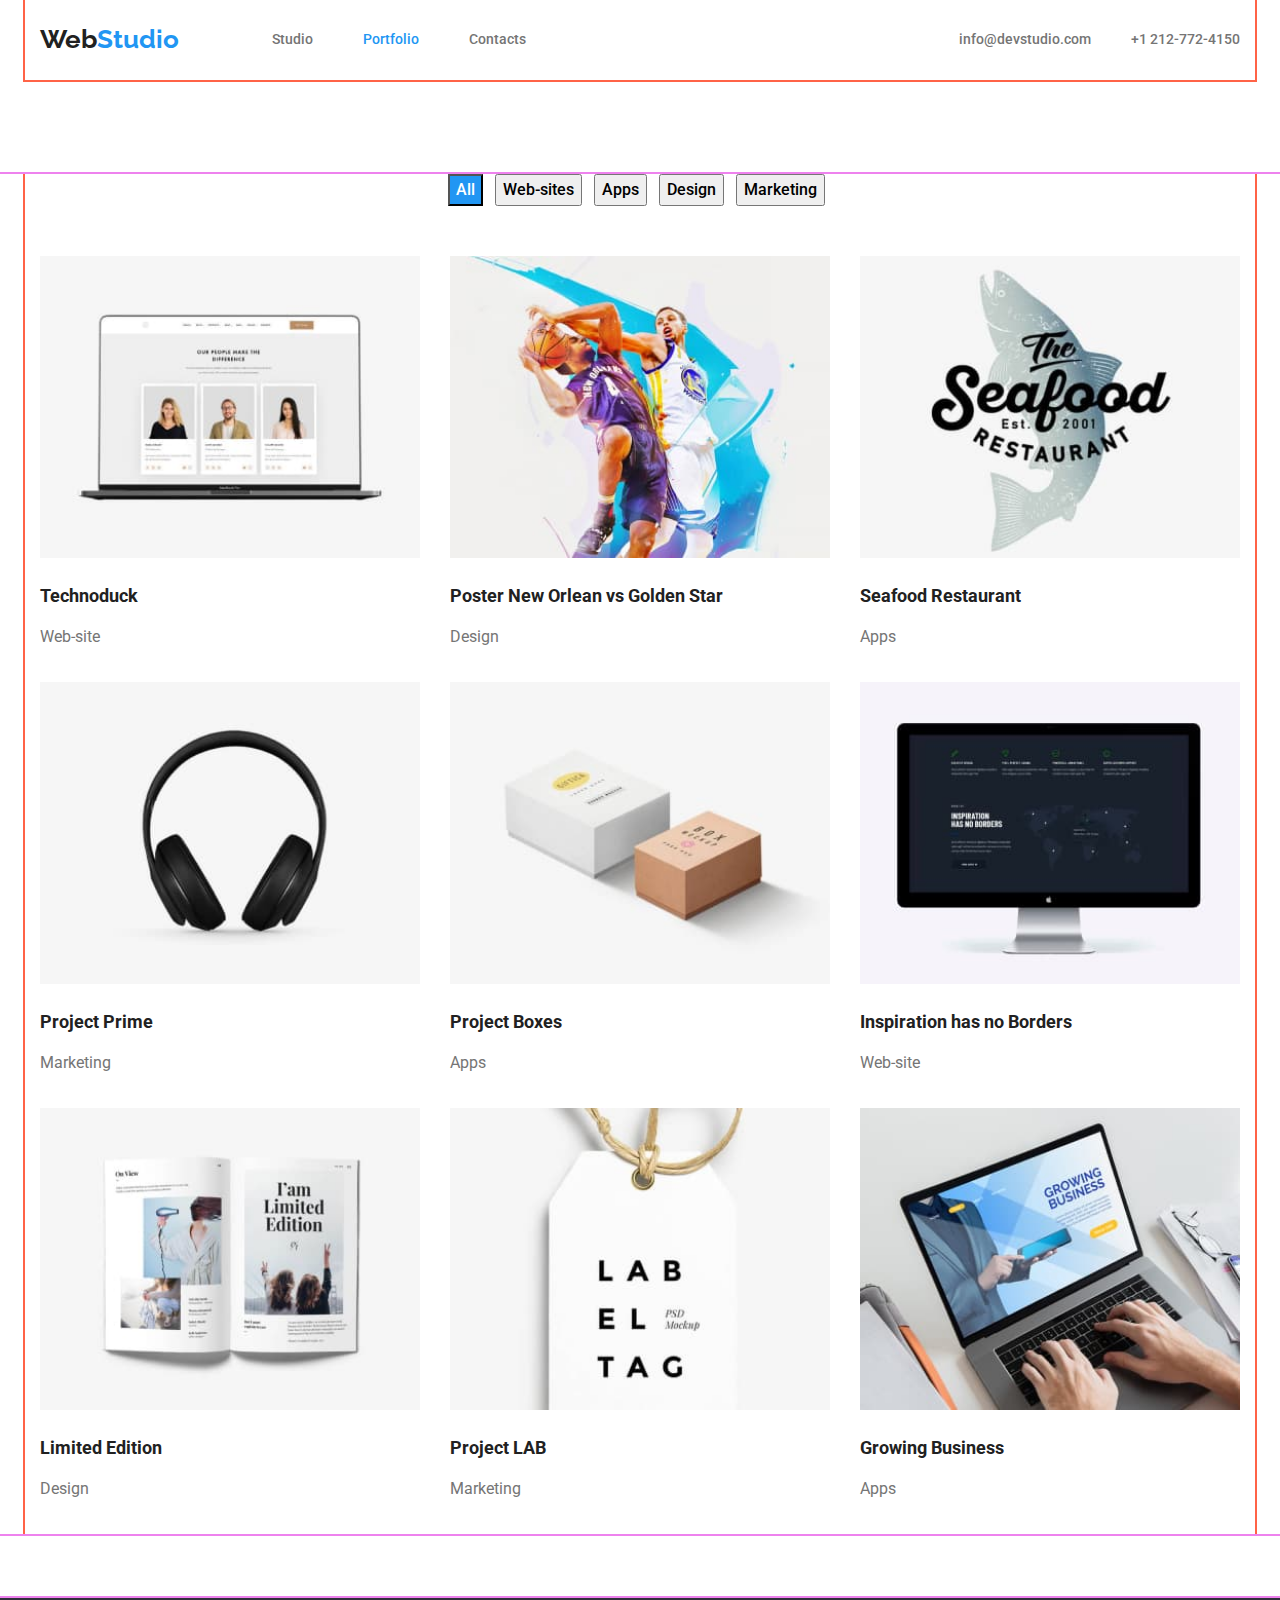
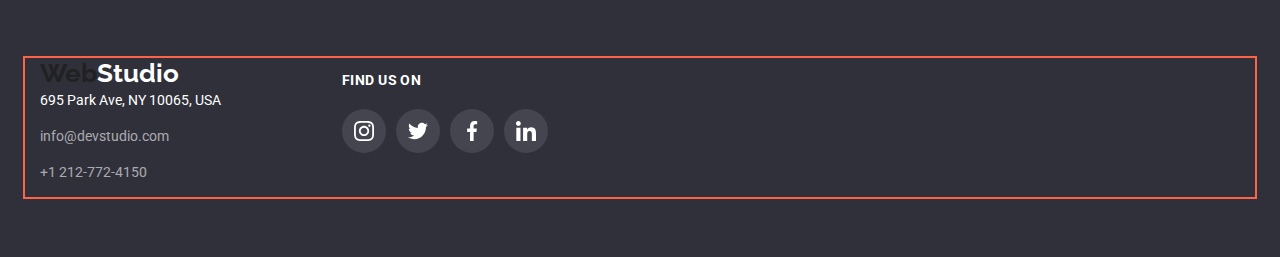
==== Portfolio.html @ 0e242649 "svg sprait" ====
<!DOCTYPE html>
<html lang="en">

<head>
    <meta charset="UTF-8">
    <meta http-equiv="X-UA-Compatible" content="IE=edge">
    <meta name="viewport" content="width=device-width, initial-scale=1.0">
    <title>WebStudio</title>
    <link rel="preconnect" href="https://fonts.googleapis.com">
    <link rel="preconnect" href="https://fonts.gstatic.com" crossorigin>
    <link
        href="https://fonts.googleapis.com/css2?family=Raleway:wght@700&family=Roboto:wght@400;500;700;900&display=swap"
        rel="stylesheet">
    <link rel="stylesheet" href="./css/style.css">
</head>

<body>
    <header class="header">
        <div class="conteiner">
            <div class="header-flex">
                <nav class="nav">
                    <a href="/index.html" class="logo ">Web<span class="header-logo">Studio</span></a>
                    <ul class="nav-list list ">
                        <li class="nav-link"><a href="./index.html" class=" link ">Studio</a></li>
                        <li class="nav-link"><a href="./Portfolio.html" class="link current">Portfolio</a></li>
                        <li class="nav-link"><a href="" class="link">Contacts</a></li>
                    </ul>
                </nav>

                <ul class="header-contacts list ">
                    <li class="contact"><a href="mailto:info@devstudio.com" class="link">info@devstudio.com</a></li>
                    <li class="contact"><a href="tel:+12127724150" class="link">+1 212-772-4150</a></li>

                </ul>
            </div>
        </div>
    </header>
    <main>
        <section class="projects">
            <div class="conteiner">
                <h1 class="visually-hidden"> Portfolio</h1>
                <div class="filtr ">
                    <button type="button" class="filtr-btn--accent filtr-btn">All</button>
                    <button type="button" class="filtr-btn">Web-sites</button>
                    <button type="button" class="filtr-btn">Apps</button>
                    <button type="button" class="filtr-btn">Design</button>
                    <button type="button" class="filtr-btn">Marketing</button>
                </div>

                <ul class="box list">
                    <li class="project"> <img src="./img/Портфолио карт/1 ноут.jpg" class="project-cart" alt="ноутбук">
                        <div class="box-wrap">
                            <h2 class="project-title">Technoduck</h2>
                            <p class="project-text">Web-site</p>
                        </div>
                    </li>
                    <li class="project"> <img src="./img/Портфолио карт/2 баскет.jpg" class="project-cart" alt="баскет">
                        <h2 class="project-title">Poster New Orlean vs Golden Star</h2>
                        <p class="project-text">Design</p>
                    </li>
                    <li class="project"><img src="./img/Портфолио карт/3 ресторан.jpg" class="project-cart"
                            alt="ресторан">
                        <h2 class="project-title">Seafood Restaurant</h2>
                        <p class="project-text">Apps</p>
                    </li>
                    <li class="project"><img src="./img/Портфолио карт/4 наушники.jpg" class="project-cart"
                            alt="наушники">
                        <h2 class="project-title">Project Prime</h2>
                        <p class="project-text">Marketing</p>
                    </li>
                    <li class="project">
                        <img src="./img/Портфолио карт/5 бокс.jpg" class="project-cart" alt="боксы">
                        <h2 class="project-title">Project Boxes</h2>
                        <p class="project-text">Apps</p>
                    </li>
                    <li class="project"><img src="./img/Портфолио карт/6 монитор.jpg" class="project-cart"
                            alt="монитор">
                        <h2 class="project-title">Inspiration has no Borders</h2>
                        <p class="project-text">Web-site</p>
                    </li>
                    <li class="project"><img src="./img/Портфолио карт/7 книга.jpg" class="project-cart" alt="книга">
                        <h2 class="project-title">Limited Edition</h2>
                        <p class="project-text">Design</p>
                    </li>
                    <li class="project">
                        <img src="./img/Портфолио карт/8 этикетка.jpg" class="project-cart" alt="этикетка">
                        <h2 class="project-title">Project LAB</h2>
                        <p class="project-text">Marketing</p>
                    </li>
                    <li class="project"><img src="./img/Портфолио карт/9 клавиатура.jpg" class="project-cart"
                            alt="клавиатура">
                        <h2 class="project-title">Growing Business</h2>
                        <p class="project-text">Apps</p>
                    </li>
                </ul>

            </div>
        </section>

    </main>

    <!-- footer -->
    <footer>
        <section class="footer">
            <div class="conteiner footer-flex">
                <div class="footer-contacts">
                    <a href="/" class="logo">Web<span class="footer-logo">Studio</span></a>
                    <ul class="footer-list list">
                        <li class="footer-link"><a href="" class="link address">695 Park Ave, NY 10065, USA</a></li>
                        <li class="footer-link"><a href="mailto:info@devstudio.com" class="link">info@devstudio.com</a>
                        </li>
                        <li class="footer-link"><a href="tel:+12127724150" class="link">+1 212-772-4150</a></li>
                    </ul>
                </div>
                <div class="sociali-foot">
                    <h4 class="footer-title">Find us on</h4>
                    <ul class="soc-foot-list list">
                        <li class="soc-foot-item"><a href="" class="soc-foot-link link">
                                <svg class="soc-foot-icon" width="20" height="20">
                                    <use href="./img/symbol-defs.svg#icon-instagram"></use>
                                </svg>
                            </a></li>
                        <li class="soc-foot-item"><a href="" class="soc-foot-link link">
                                <svg class="soc-foot-icon" width="20" height="20">
                                    <use href="./img/symbol-defs.svg#icon-twitter"></use>
                                </svg>
                            </a></li>
                        <li class="soc-foot-item"><a href="" class="soc-foot-link link">
                                <svg class="soc-foot-icon" width="20" height="20">
                                    <use href="./img/symbol-defs.svg#icon-facebook"></use>
                                </svg>
                            </a></li>
                        <li class="soc-foot-item"><a href="" class="soc-foot-link link">
                                <svg class="soc-foot-icon" width="20" height="20">
                                    <use href="./img/symbol-defs.svg#icon-linkedin"></use>
                                </svg>
                            </a></li>
                    </ul>
                </div>
            </div>
        </section>
    </footer>
</body>

</html>
---- css/style.css ----
/* вторичный цвет текста #757575 */
/* акцент #2196F3  */
/* основной цвет текста #212121 */
/* BG вторичны   #F5F4FA */
/* BG основной #FFFFFF */
/* BG темный цвет  #2F303A */
/* цвет текста белый #FFFFFF */

/*  общие настройки */
:root {
  --primary-text-color: #212121;
  --secondary-text-color: #757575;
  --white-text-color: #ffffff;
  --accent-color: #2196f3;
  --BGC-basic: #ffffff;
  --BGC-secondary: #f5f4fa;
  --BGC-black: #2f303a;
}

body {
  background: var(--BGC-basic);
  color: var(--primary-text-color);
  font-family: Roboto, sans-serif;
  margin: 0;
}
.conteiner {
  width: 1200px;
  margin-left: auto;
  margin-right: auto;
  padding-left: 15px;
  padding-right: 15px;
  outline: 2px solid tomato;
}
.section-title {
  /* color: var(--primary-text-color); */
  font-weight: 700;
  font-size: 36px;
  line-height: 1.16;
  text-align: center;
  margin-bottom: 50px;
}
.nav-list .link.current {
  color: var(--accent-color);
}
.visually-hidden {
  position: absolute;
  white-space: nowrap;
  width: 1px;
  height: 1px;
  overflow: hidden;
  border: 0;
  padding: 0;
  clip: rect(0 0 0 0);
  clip-path: inset(50%);
  margin: -1px;
}

/* --- resset--- */
/* *,
*::before,
*::after {
  box-sizing: inherit;
} */
p,
h1,
h2,
h3,
h4,
h5,
h6 {
  margin: 0;
}

.list {
  padding: 0;
  margin: 0;
  list-style: none;
}

.link {
  text-decoration: none;
}
img {
  display: block;
}
a {
  display: inline-block;
}

section {
  outline: 2px solid violet;
}
.d-flex {
  display: flex;
}

/*------ Пробні-------- */
/* .header {
}
.conteiner .logo {
  display: flex;
  margin-right: 93px;
}
.d-flex {
  display: flex;
  align-items: center;
}
.nav .list {
  display: flex;
}
.nav .link {
  padding-top: 32px;
  padding-bottom: 32px;
}
.nav .link + .link {
  margin-left: 50px;
}

.header-contacts {
  display: flex;
  margin-left: auto;
}
.contact + .contact {
  margin-left: 30px;
} */

/* -----header----- */
/* .header {
  padding-top: 24px;
  padding-bottom: 25px;
} */
.header-flex {
  display: flex;
  align-items: center;
}
.nav {
  display: flex;
}
.logo {
  display: flex;

  color: var(--primary-text-color);
  font-family: Raleway, sans-serif;
  font-weight: 700;
  font-size: 26px;
  line-height: 1.19;
  text-decoration: none;
  margin-right: 93px;
}
.logo:hover,
.logo:focus {
  color: var(--accent-color);
}
.nav > .logo {
  padding-top: 24px;
  padding-bottom: 25px;
}
.header-logo {
  color: var(--accent-color);
}
.header-logo:hover,
.header-logo:focus {
  color: var(--accent-color);
}
.nav-list {
  display: flex;
}
.nav-link + .nav-link {
  margin-left: 50px;
}
.nav-list .link:hover,
.nav-list .link:focus {
  color: var(--accent-color);
}
.nav-list .link {
  display: block;
  color: var(--secondary-text-color);
  font-weight: 500;
  font-size: 14px;
  line-height: 1.14;
  padding: 32px 0;
}
.header-contacts {
  display: flex;
  margin-left: auto;
  justify-content: flex-end;
}
.header-contacts .link:hover,
.header-contacts .link:focus {
  color: var(--accent-color);
}
.header-contacts .link {
  color: var(--secondary-text-color);
  font-weight: 500;
  font-size: 14px;
  line-height: 1.14px;
  padding: 32px 0;
}

/* .header-contacts.link ::before {
  content: '';
  width: 16px;
  height: 12px;
} */
.contact + .contact {
  margin-left: 40px;
}
.contact {
  margin-left: 40px;
}
.contact + .contart {
  margin-left: 40px;
}
/* .contact::before {
  content: '';
  width: 16px;
  height: 12px;
  display: inline-block;
  margin-right: 10px;
  outline: 1px solid tomato;
} */
.header-contacts-icon {
}

/* ----- hero----- */

.hero {
  min-width: 1600px;
  height: 600px;
  margin: 0 auto;
  padding-top: 200px;
  padding-bottom: 200px;
  text-align: center;
  background-color: var(--BGC-black);
  background-image: linear-gradient(rgba(47, 48, 58, 0.4), rgba(47, 48, 58, 0.4)),
    url(../img/overley.jpg);
  background-repeat: no-repeat;
  background-position: center;
  background-size: cover;
}
.hero-title {
  max-width: 696px;
  /* width: 696px;
  height: 120px; */
  margin: 0 auto 30px auto;
  color: var(--white-text-color);
  font-weight: 900;
  font-size: 44px;
  line-height: 1.36;
  text-align: center;
}
.btn-accent {
  background-color: var(--accent-color);
  color: var(--white-text-color);
  font-weight: 700;
  font-size: 16px;
  line-height: 1.88;
  font-family: inherit;
  cursor: pointer;
  /* align-items: center;
  text-align: center; */
}

/* ---- features--- */
.features {
  padding: 94px 0;
}
.features-list {
  display: flex;
}
.features-items + .features-items {
  margin-left: 30px;
}
.features-title {
  font-weight: 700;
  font-size: 14px;
  line-height: 1.14;
}
.features-text {
  color: var(--secondary-text-color);
  font-weight: 400;
  font-size: 14px;
  line-height: 1.71;
}

/* ---about---- */
.about {
  padding: 94px 0;
}
.about-list {
  display: flex;
  justify-content: space-between;
}
.about-item {
}

/* --- teams--- */
.team {
  padding: 94px 0;
}
.team-list {
  display: flex;
}
.team-card {
  display: flex;
  flex-direction: column;
  align-items: center;
}
.team-card:not(:first-child) {
  margin-left: 30px;
}

.card-picture {
  margin-bottom: 30px;
}
.card-title {
  font-weight: 500;
  font-size: 16px;
  line-height: 1.19;
  margin-bottom: 10px;
}
.card-text {
  color: var(--secondary-text-color);
  font-weight: 400;
  font-size: 16px;
  line-height: 1.19;
  margin-bottom: 16px;
}
.team-soc-list {
  display: flex;
  justify-content: center;
  align-items: center;
}
.soc-item {
  margin-bottom: 30px;
}
.soc-item + .soc-item {
  margin-left: 10px;
}

.soc-link {
  width: 44px;
  height: 44px;
  /* outline: 1px solid tomato; */
  border-radius: 50%;
  /* background-color: tomato; */
  color: #afb1b8;
  display: flex;
  justify-content: center;
  align-items: center;
}
.soc-link:hover,
.soc-link:focus {
  background-color: var(--accent-color);
  color: var(--white-text-color);
}
.team-soc-icon {
  display: flex;
  fill: currentColor;
}
/* -----   Company------ */
.company {
  padding: 94px 0 94px 0;
}

.company-list {
  display: flex;
  justify-content: space-between;
  align-items: center;
}

.company-item + .company-item {
  margin-left: 30px;
}
.company-link {
  display: flex;
  justify-content: center;
  align-items: center;
  width: 170px;
  height: 92px;
  color: #afb1b8;

  border: 1px solid #afb1b8;
  border-radius: 4px;
}
.company-link:hover,
.company-link:focus {
  color: var(--accent-color);
  border: 1px solid #2196f3;
}
.company-icon {
  fill: currentColor;
}

/* --- footer--- */
.footer {
  background-color: var(--BGC-black);
  color: var(--white-text-color);
  padding: 60px 0 60px 0;
}
.footer-flex {
  display: flex;
}

.footer-logo {
  display: flex;

  color: var(--white-text-color);
  font-family: Raleway, sans-serif;
  font-weight: 700;
  font-size: 26px;
  line-height: 1.19;
  text-decoration: none;
}

.footer-web {
  display: inline-block;
  color: var(--accent-color);
  margin-bottom: 28px;
}
.footer-logo:hover,
.footer-logo:focus {
  color: var(--accent-color);
}
.footer-list {
}

.footer-link {
  margin-bottom: 12px;
}
.footer-list .address:hover,
.footer-list .address:focus {
  color: var(--accent-color);
}
.footer-list .link {
  color: rgba(255, 255, 255, 0.6);
  font-weight: 400;
  font-size: 14px;
  line-height: 1.71;
}
.footer-list .address {
  color: var(--white-text-color);
}

.sociali-foot {
  flex-direction: column;
  margin-left: 70px;
}
.footer-title {
  font-weight: 700;
  font-size: 14px;
  line-height: 1.14;
  letter-spacing: 0.03em;
  text-transform: uppercase;

  color: var(--white-text-color);
  margin-bottom: 20px;
  margin-top: 15px;
}

.soc-foot-list {
  display: flex;
}
.soc-foot-item {
}
.soc-foot-item + .soc-foot-item {
  margin-left: 10px;
}
.soc-foot-link {
  width: 44px;
  height: 44px;
  /* outline: 1px solid tomato; */
  border-radius: 50%;
  display: flex;
  justify-content: center;
  align-items: center;
  color: var(--white-text-color);
  background-color: rgba(255, 255, 255, 0.1);
}
.soc-foot-link:hover {
  background-color: var(--accent-color);
}
.soc-foot-icon {
  fill: currentColor;
}
/* ----- Portfolio------------ */

.filtr {
  margin-bottom: 50px;
  text-align: center;
}
.filtr-btn {
  font-weight: 500;
  font-size: 16px;
  line-height: 1.62;
  text-align: center;
  cursor: pointer;
  font-family: inherit;
  margin-right: 8px;
}
.filtr-btn:hover,
.filtr-btn:focus {
  background-color: var(--accent-color);
  color: var(--white-text-color);
}
.filtr-btn--accent {
  background-color: var(--accent-color);
  color: var(--white-text-color);
}

/* -----project------ */
.projects {
  margin: 94px 0;
}
.box {
  display: flex;
  flex-wrap: wrap;
  margin-right: -30px;
  margin-bottom: -30px;
}
.project {
  display: flex;
  flex-direction: column;
  flex-basis: calc(100% / 3 - 30px);
  /* width: calc((100% - 30px) / 3); */
  margin-right: 30px;
  margin-bottom: 30px;
}

/* .box-wrap {
  display: flex;
  flex-direction: column;
  align-items: flex-start;
} */

.project-cart {
  display: flex;
  margin-bottom: 20px;
}
.project-title {
  font-weight: 700;
  font-size: 18px;
  line-height: 2;
  margin-bottom: 8px;
}
.project-text {
  color: var(--secondary-text-color);
  font-weight: 400;
  font-size: 16px;
  line-height: 1.88;
}
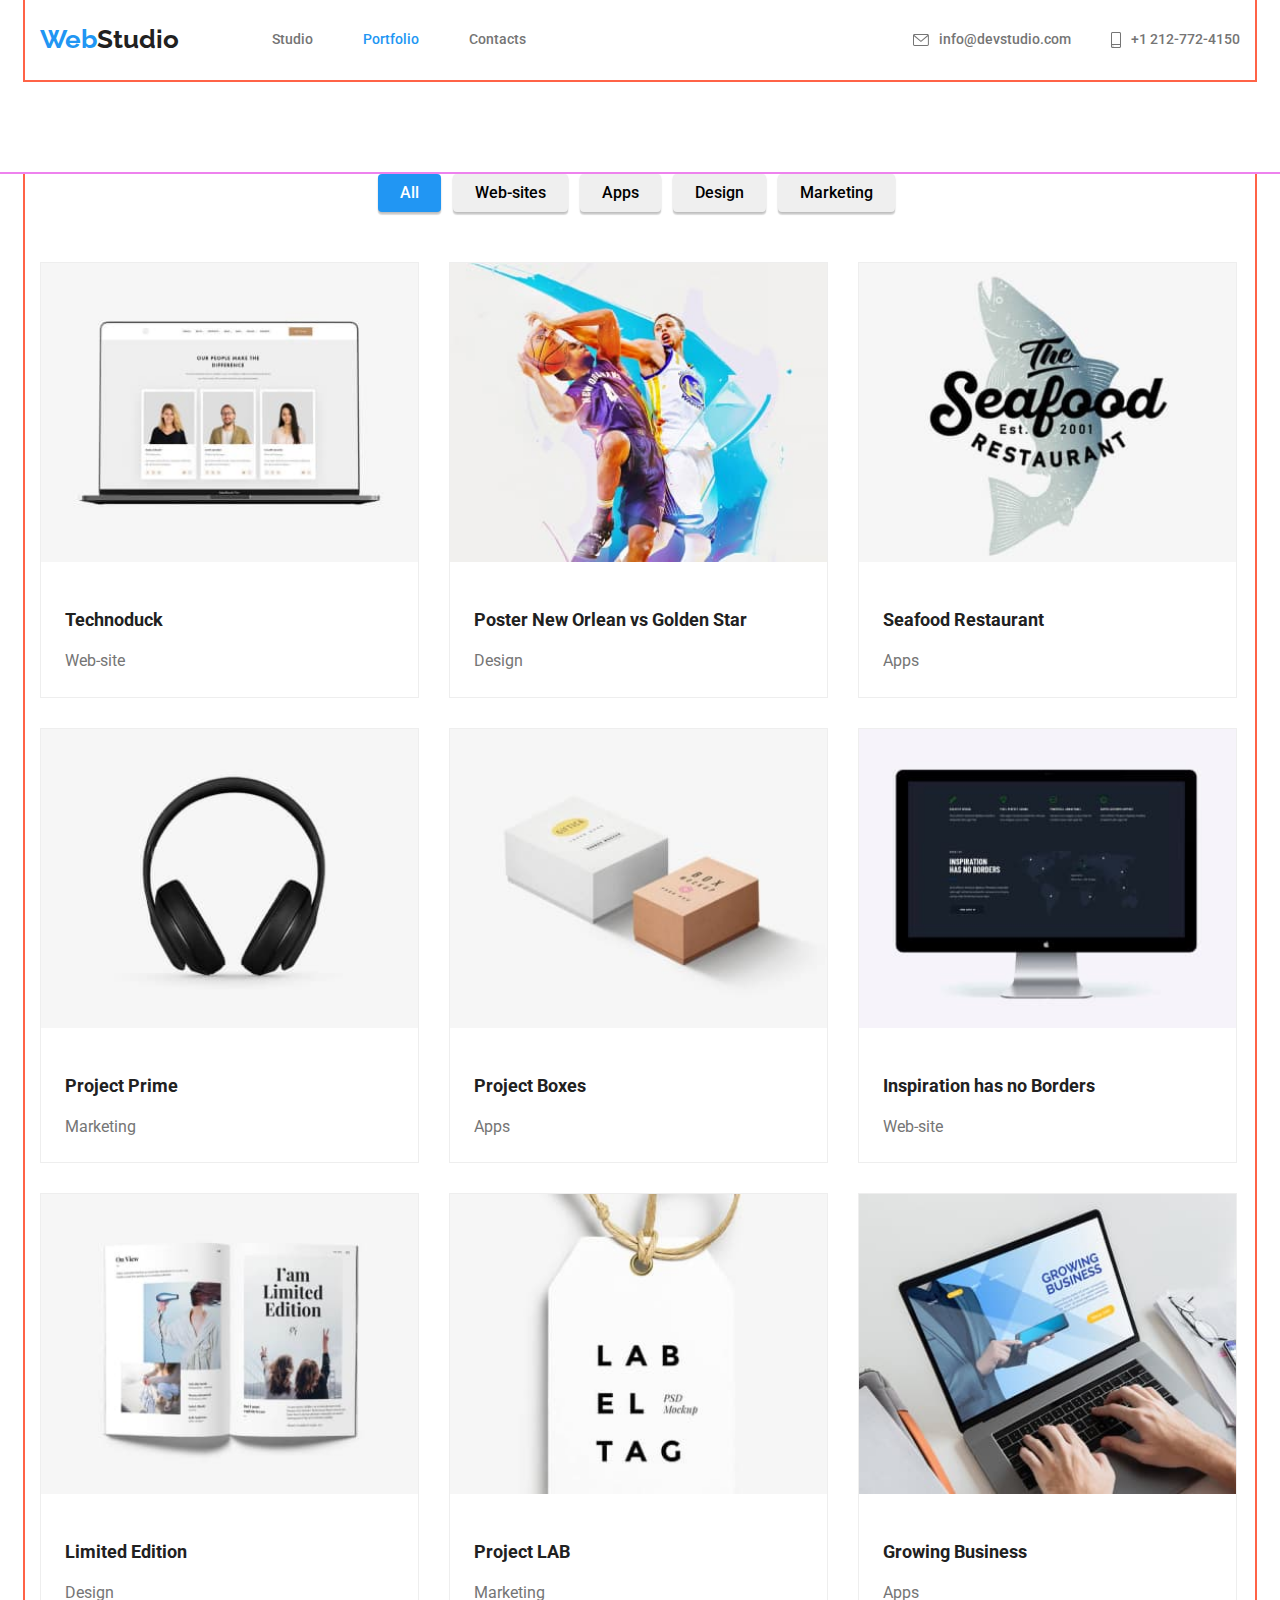
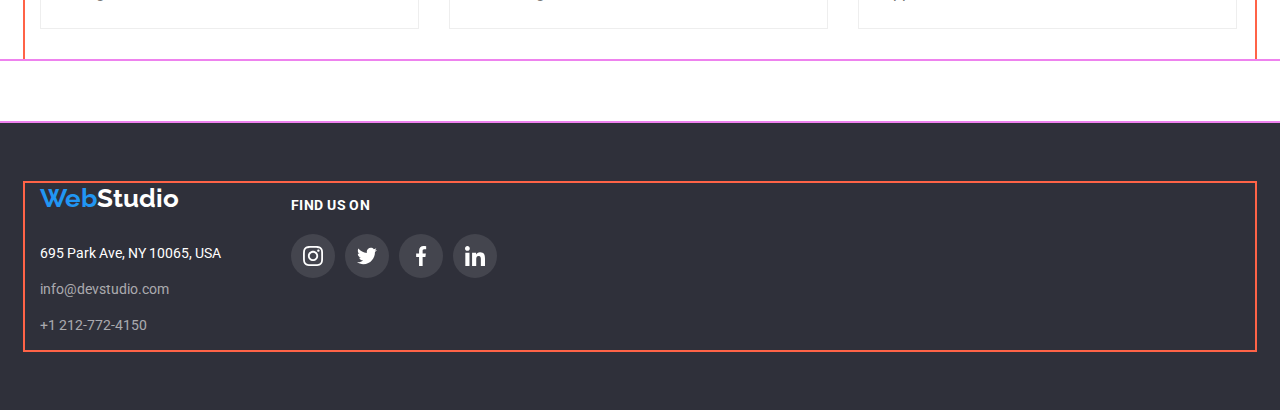
==== commit 126a4de3: "svg-icon" ====
--- a/Portfolio.html
+++ b/Portfolio.html
@@ -19,7 +19,7 @@
         <div class="conteiner">
             <div class="header-flex">
                 <nav class="nav">
-                    <a href="/index.html" class="logo ">Web<span class="header-logo">Studio</span></a>
+                    <a href="/index.html" class="logo"><span class="header-logo"> Web </span>Studio</a>
                     <ul class="nav-list list ">
                         <li class="nav-link"><a href="./index.html" class=" link ">Studio</a></li>
                         <li class="nav-link"><a href="./Portfolio.html" class="link current">Portfolio</a></li>
@@ -28,8 +28,20 @@
                 </nav>
 
                 <ul class="header-contacts list ">
-                    <li class="contact"><a href="mailto:info@devstudio.com" class="link">info@devstudio.com</a></li>
-                    <li class="contact"><a href="tel:+12127724150" class="link">+1 212-772-4150</a></li>
+                    <li class="contact"><a href="mailto:info@devstudio.com" class="link">
+                            <svg class="header-contacts-icon" width="16" height="12">
+                                <use href="./img/symbol-defs.svg#icon-envelope">
+
+                                </use>
+                            </svg>
+                            info@devstudio.com</a></li>
+                    <li class="contact"><a href="tel:+12127724150" class="link">
+                            <svg class="header-contacts-icon" width="10" height="16">
+                                <use href="./img/symbol-defs.svg#icon-smartphone">
+
+                                </use>
+                            </svg>
+                            +1 212-772-4150</a></li>
 
                 </ul>
             </div>
@@ -55,42 +67,58 @@
                         </div>
                     </li>
                     <li class="project"> <img src="./img/Портфолио карт/2 баскет.jpg" class="project-cart" alt="баскет">
-                        <h2 class="project-title">Poster New Orlean vs Golden Star</h2>
-                        <p class="project-text">Design</p>
+                        <div class="box-wrap">
+                            <h2 class="project-title">Poster New Orlean vs Golden Star</h2>
+                            <p class="project-text">Design</p>
+                        </div>
                     </li>
                     <li class="project"><img src="./img/Портфолио карт/3 ресторан.jpg" class="project-cart"
                             alt="ресторан">
-                        <h2 class="project-title">Seafood Restaurant</h2>
-                        <p class="project-text">Apps</p>
+                        <div class="box-wrap">
+                            <h2 class="project-title">Seafood Restaurant</h2>
+                            <p class="project-text">Apps</p>
+                        </div>
                     </li>
                     <li class="project"><img src="./img/Портфолио карт/4 наушники.jpg" class="project-cart"
                             alt="наушники">
-                        <h2 class="project-title">Project Prime</h2>
-                        <p class="project-text">Marketing</p>
+                        <div class="box-wrap">
+                            <h2 class="project-title">Project Prime</h2>
+                            <p class="project-text">Marketing</p>
+                        </div>
                     </li>
                     <li class="project">
                         <img src="./img/Портфолио карт/5 бокс.jpg" class="project-cart" alt="боксы">
-                        <h2 class="project-title">Project Boxes</h2>
-                        <p class="project-text">Apps</p>
+                        <div class="box-wrap">
+                            <h2 class="project-title">Project Boxes</h2>
+                            <p class="project-text">Apps</p>
+                        </div>
                     </li>
                     <li class="project"><img src="./img/Портфолио карт/6 монитор.jpg" class="project-cart"
                             alt="монитор">
-                        <h2 class="project-title">Inspiration has no Borders</h2>
-                        <p class="project-text">Web-site</p>
+                        <div class="box-wrap">
+                            <h2 class="project-title">Inspiration has no Borders</h2>
+                            <p class="project-text">Web-site</p>
+                        </div>
                     </li>
                     <li class="project"><img src="./img/Портфолио карт/7 книга.jpg" class="project-cart" alt="книга">
-                        <h2 class="project-title">Limited Edition</h2>
-                        <p class="project-text">Design</p>
+                        <div class="box-wrap">
+                            <h2 class="project-title">Limited Edition</h2>
+                            <p class="project-text">Design</p>
+                        </div>
                     </li>
                     <li class="project">
                         <img src="./img/Портфолио карт/8 этикетка.jpg" class="project-cart" alt="этикетка">
-                        <h2 class="project-title">Project LAB</h2>
-                        <p class="project-text">Marketing</p>
+                        <div class="box-wrap">
+                            <h2 class="project-title">Project LAB</h2>
+                            <p class="project-text">Marketing</p>
+                        </div>
                     </li>
                     <li class="project"><img src="./img/Портфолио карт/9 клавиатура.jpg" class="project-cart"
                             alt="клавиатура">
-                        <h2 class="project-title">Growing Business</h2>
-                        <p class="project-text">Apps</p>
+                        <div class="box-wrap">
+                            <h2 class="project-title">Growing Business</h2>
+                            <p class="project-text">Apps</p>
+                        </div>
                     </li>
                 </ul>
 
@@ -104,7 +132,7 @@
         <section class="footer">
             <div class="conteiner footer-flex">
                 <div class="footer-contacts">
-                    <a href="/" class="logo">Web<span class="footer-logo">Studio</span></a>
+                    <a href="/" class="footer-logo"><span class="footer-web">Web</span>Studio</a>
                     <ul class="footer-list list">
                         <li class="footer-link"><a href="" class="link address">695 Park Ave, NY 10065, USA</a></li>
                         <li class="footer-link"><a href="mailto:info@devstudio.com" class="link">info@devstudio.com</a>
--- a/css/style.css
+++ b/css/style.css
@@ -183,13 +183,16 @@
 .header-contacts {
   display: flex;
   margin-left: auto;
-  justify-content: flex-end;
+  align-items: center;
 }
 .header-contacts .link:hover,
 .header-contacts .link:focus {
   color: var(--accent-color);
+  fill: var(--accent-color);
 }
 .header-contacts .link {
+  display: flex;
+  align-items: center;
   color: var(--secondary-text-color);
   font-weight: 500;
   font-size: 14px;
@@ -197,29 +200,18 @@
   padding: 32px 0;
 }
 
-/* .header-contacts.link ::before {
-  content: '';
-  width: 16px;
-  height: 12px;
-} */
 .contact + .contact {
   margin-left: 40px;
 }
 .contact {
+  display: flex;
+  align-items: center;
   margin-left: 40px;
 }
-.contact + .contart {
-  margin-left: 40px;
-}
-/* .contact::before {
-  content: '';
-  width: 16px;
-  height: 12px;
-  display: inline-block;
+
+.header-contacts-icon {
+  fill: currentColor;
   margin-right: 10px;
-  outline: 1px solid tomato;
-} */
-.header-contacts-icon {
 }
 
 /* ----- hero----- */
@@ -257,8 +249,13 @@
   line-height: 1.88;
   font-family: inherit;
   cursor: pointer;
-  /* align-items: center;
-  text-align: center; */
+  align-items: center;
+  text-align: center;
+  box-shadow: 0px 4px 4px rgba(0, 0, 0, 0.15);
+  border-radius: 4px;
+  padding: 10px 20px;
+  margin: auto;
+  border-style: none;
 }
 
 /* ---- features--- */
@@ -271,10 +268,23 @@
 .features-items + .features-items {
   margin-left: 30px;
 }
+.features-wrap {
+  display: flex;
+  align-items: center;
+  justify-content: center;
+  background: #f5f4fa;
+  border-radius: 4px;
+  width: 270px;
+  height: 120px;
+  margin-bottom: 30px;
+}
+.features-icon {
+}
 .features-title {
   font-weight: 700;
   font-size: 14px;
   line-height: 1.14;
+  margin-bottom: 10px;
 }
 .features-text {
   color: var(--secondary-text-color);
@@ -477,7 +487,8 @@
   color: var(--white-text-color);
   background-color: rgba(255, 255, 255, 0.1);
 }
-.soc-foot-link:hover {
+.soc-foot-link:hover,
+.soc-foot-link:focus {
   background-color: var(--accent-color);
 }
 .soc-foot-icon {
@@ -497,6 +508,11 @@
   cursor: pointer;
   font-family: inherit;
   margin-right: 8px;
+  border-style: none;
+  padding: 6px 22px;
+  box-shadow: 0px 3px 1px rgba(0, 0, 0, 0.1), 0px 1px 2px rgba(0, 0, 0, 0.08),
+    0px 2px 2px rgba(0, 0, 0, 0.12);
+  border-radius: 4px;
 }
 .filtr-btn:hover,
 .filtr-btn:focus {
@@ -521,17 +537,24 @@
 .project {
   display: flex;
   flex-direction: column;
-  flex-basis: calc(100% / 3 - 30px);
+  flex-basis: calc(33.3333% - 33px);
+  /* flex-basis: calc(100% / 3 - 33px); */
   /* width: calc((100% - 30px) / 3); */
   margin-right: 30px;
   margin-bottom: 30px;
-}
-
-/* .box-wrap {
-  display: flex;
-  flex-direction: column;
-  align-items: flex-start;
-} */
+  border: 1px solid #eeeeee;
+
+  /*  */
+}
+.project:hover,
+.project:focus {
+  box-shadow: 0px 1px 1px rgba(0, 0, 0, 0.12), 0px 4px 4px rgba(0, 0, 0, 0.06),
+    1px 4px 6px rgba(0, 0, 0, 0.16);
+}
+
+.box-wrap {
+  padding: 20px 24px;
+}
 
 .project-cart {
   display: flex;
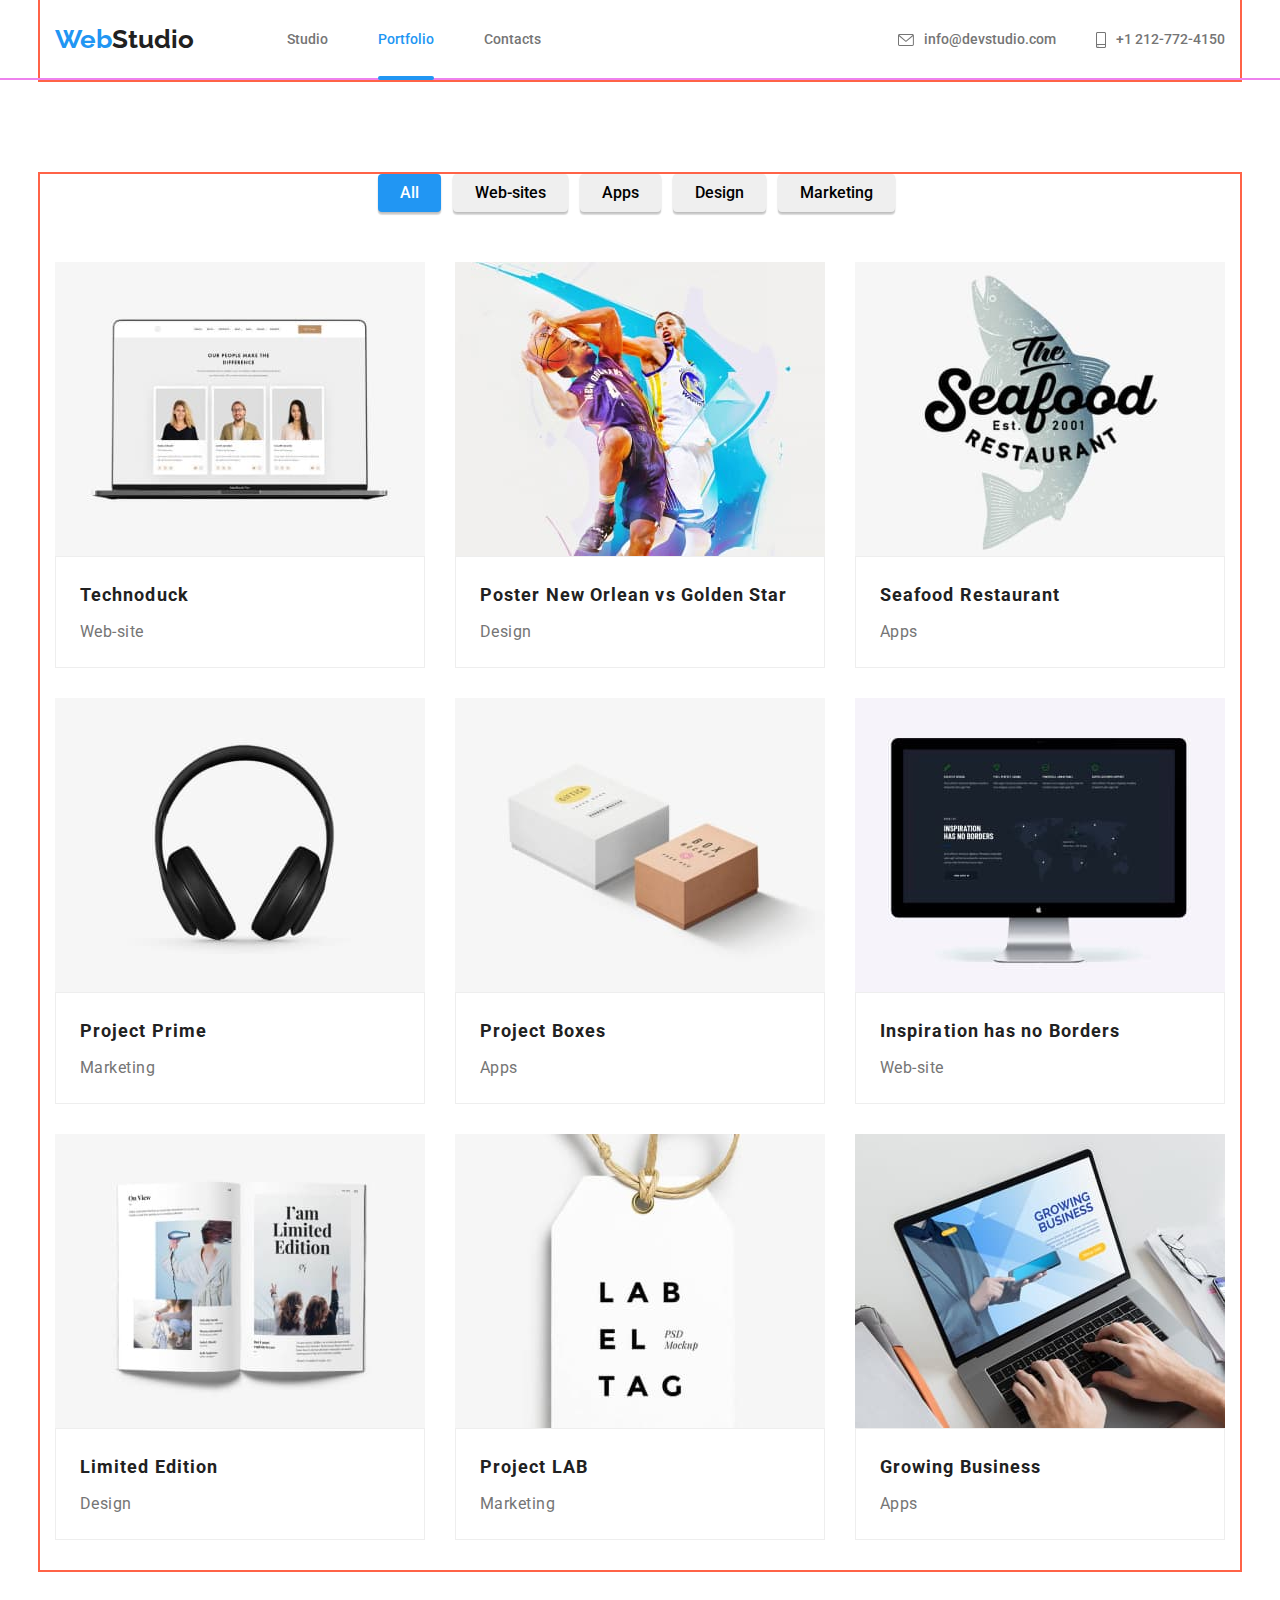
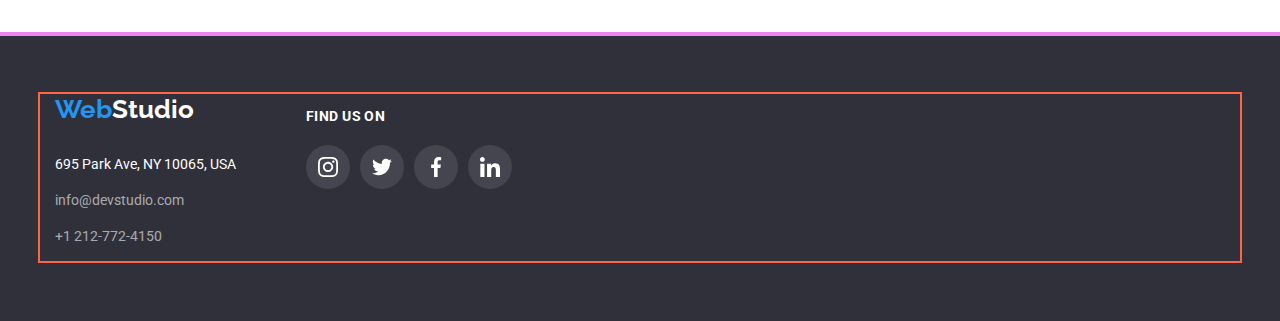
==== commit 2be5c410: "cover in Portfolio" ====
--- a/Portfolio.html
+++ b/Portfolio.html
@@ -11,6 +11,8 @@
     <link
         href="https://fonts.googleapis.com/css2?family=Raleway:wght@700&family=Roboto:wght@400;500;700;900&display=swap"
         rel="stylesheet">
+    <link rel="stylesheet"
+        href="https://cdnjs.cloudflare.com/ajax/libs/modern-normalize/1.1.0/modern-normalize.min.css">
     <link rel="stylesheet" href="./css/style.css">
 </head>
 
@@ -59,69 +61,211 @@
                     <button type="button" class="filtr-btn">Marketing</button>
                 </div>
 
-                <ul class="box list">
-                    <li class="project"> <img src="./img/Портфолио карт/1 ноут.jpg" class="project-cart" alt="ноутбук">
+                <!-- <ul class="box list">
+                    <li class="project"> <img src="./img/Портфолио карт/1 ноут.jpg" class="project-cart" alt="ноутбук"
+                            width="370" height="294">
                         <div class="box-wrap">
                             <h2 class="project-title">Technoduck</h2>
                             <p class="project-text">Web-site</p>
                         </div>
                     </li>
-                    <li class="project"> <img src="./img/Портфолио карт/2 баскет.jpg" class="project-cart" alt="баскет">
+                    <li class="project"> <img src="./img/Портфолио карт/2 баскет.jpg" class="project-cart" alt="баскет"
+                            width="370" height="294">
                         <div class="box-wrap">
                             <h2 class="project-title">Poster New Orlean vs Golden Star</h2>
                             <p class="project-text">Design</p>
                         </div>
                     </li>
                     <li class="project"><img src="./img/Портфолио карт/3 ресторан.jpg" class="project-cart"
-                            alt="ресторан">
+                            alt="ресторан" width="370" height="294">
                         <div class="box-wrap">
                             <h2 class="project-title">Seafood Restaurant</h2>
                             <p class="project-text">Apps</p>
                         </div>
                     </li>
                     <li class="project"><img src="./img/Портфолио карт/4 наушники.jpg" class="project-cart"
-                            alt="наушники">
+                            alt="наушники" width="370" height="294">
                         <div class="box-wrap">
                             <h2 class="project-title">Project Prime</h2>
                             <p class="project-text">Marketing</p>
                         </div>
                     </li>
                     <li class="project">
-                        <img src="./img/Портфолио карт/5 бокс.jpg" class="project-cart" alt="боксы">
+                        <img src="./img/Портфолио карт/5 бокс.jpg" class="project-cart" alt="боксы" width="370"
+                            height="294">
                         <div class="box-wrap">
                             <h2 class="project-title">Project Boxes</h2>
                             <p class="project-text">Apps</p>
                         </div>
                     </li>
-                    <li class="project"><img src="./img/Портфолио карт/6 монитор.jpg" class="project-cart"
-                            alt="монитор">
+                    <li class="project"><img src="./img/Портфолио карт/6 монитор.jpg" class="project-cart" alt="монитор"
+                            width="370" height="294">
                         <div class="box-wrap">
                             <h2 class="project-title">Inspiration has no Borders</h2>
                             <p class="project-text">Web-site</p>
                         </div>
                     </li>
-                    <li class="project"><img src="./img/Портфолио карт/7 книга.jpg" class="project-cart" alt="книга">
+                    <li class="project"><img src="./img/Портфолио карт/7 книга.jpg" class="project-cart" alt="книга"
+                            width="370" height="294">
                         <div class="box-wrap">
                             <h2 class="project-title">Limited Edition</h2>
                             <p class="project-text">Design</p>
                         </div>
                     </li>
                     <li class="project">
-                        <img src="./img/Портфолио карт/8 этикетка.jpg" class="project-cart" alt="этикетка">
+                        <img src="./img/Портфолио карт/8 этикетка.jpg" class="project-cart" alt="этикетка" width="370"
+                            height="294">
                         <div class="box-wrap">
                             <h2 class="project-title">Project LAB</h2>
                             <p class="project-text">Marketing</p>
                         </div>
                     </li>
                     <li class="project"><img src="./img/Портфолио карт/9 клавиатура.jpg" class="project-cart"
-                            alt="клавиатура">
+                            alt="клавиатура" width="370" height="294">
                         <div class="box-wrap">
                             <h2 class="project-title">Growing Business</h2>
                             <p class="project-text">Apps</p>
-                        </div>
+
+                    </li>
+                </ul> -->
+                <ul class="box list">
+                    <li class="box-item">
+                        <a href="#" class="box-link link">
+                            <div class="box-cover">
+                                <img src="./img/Портфолио карт/1 ноут.jpg" alt="ноут" width="370" height="294">
+                                <p class="box-cover-text">Technoduck is a state-of-the-art coronavirus distribution
+                                    platform. Companies use this platform for digital espionage and attacks on
+                                    competitors' secure servers.</p>
+                            </div>
+                            <div class="box-wraper">
+                                <h2 class="box-wraper-title">Technoduck</h2>
+                                <p class="box-wraper-text">Web-site</p>
+
+                            </div>
+                        </a>
+                    </li>
+                    <li class="box-item">
+                        <a href="#" class="box-link link">
+                            <div class="box-cover">
+                                <img src="./img/Портфолио карт/2 баскет.jpg" alt="баскет" width="370" height="294">
+                                <p class="box-cover-text">Technoduck is a state-of-the-art coronavirus distribution
+                                    platform. Companies use this platform for digital espionage and attacks on
+                                    competitors' secure servers.</p>
+                            </div>
+                            <div class="box-wraper">
+                                <h2 class="box-wraper-title">Poster New Orlean vs Golden Star</h2>
+                                <p class="box-wraper-text">Design</p>
+
+                            </div>
+                        </a>
+                    </li>
+                    <li class="box-item">
+                        <a href="#" class="box-link link">
+                            <div class="box-cover">
+                                <img src="./img/Портфолио карт/3 ресторан.jpg" alt="ресторан" width="370" height="294">
+                                <p class="box-cover-text">Technoduck is a state-of-the-art coronavirus distribution
+                                    platform. Companies use this platform for digital espionage and attacks on
+                                    competitors' secure servers.</p>
+                            </div>
+                            <div class="box-wraper">
+                                <h2 class="box-wraper-title">Seafood Restaurant</h2>
+                                <p class="box-wraper-text">Apps</p>
+
+                            </div>
+                        </a>
+                    </li>
+                    <li class="box-item">
+                        <a href="#" class="box-link link">
+                            <div class="box-cover">
+                                <img src="./img/Портфолио карт/4 наушники.jpg" alt="наушники" width="370" height="294">
+                                <p class="box-cover-text">Technoduck is a state-of-the-art coronavirus distribution
+                                    platform. Companies use this platform for digital espionage and attacks on
+                                    competitors' secure servers.</p>
+                            </div>
+                            <div class="box-wraper">
+                                <h2 class="box-wraper-title">Project Prime</h2>
+                                <p class="box-wraper-text">Marketing</p>
+
+                            </div>
+                        </a>
+                    </li>
+                    <li class="box-item">
+                        <a href="#" class="box-link link">
+                            <div class="box-cover">
+                                <img src="./img/Портфолио карт/5 бокс.jpg" alt="бокс" width="370" height="294">
+                                <p class="box-cover-text">Technoduck is a state-of-the-art coronavirus distribution
+                                    platform. Companies use this platform for digital espionage and attacks on
+                                    competitors' secure servers.</p>
+                            </div>
+                            <div class="box-wraper">
+                                <h2 class="box-wraper-title">Project Boxes</h2>
+                                <p class="box-wraper-text">Apps</p>
+
+                            </div>
+                        </a>
+                    </li>
+                    <li class="box-item">
+                        <a href="#" class="box-link link">
+                            <div class="box-cover">
+                                <img src="./img/Портфолио карт/6 монитор.jpg" alt="монитор" width="370" height="294">
+                                <p class="box-cover-text">Technoduck is a state-of-the-art coronavirus distribution
+                                    platform. Companies use this platform for digital espionage and attacks on
+                                    competitors' secure servers.</p>
+                            </div>
+                            <div class="box-wraper">
+                                <h2 class="box-wraper-title">Inspiration has no Borders</h2>
+                                <p class="box-wraper-text">Web-site</p>
+
+                            </div>
+                        </a>
+                    </li>
+                    <li class="box-item">
+                        <a href="#" class="box-link link">
+                            <div class="box-cover">
+                                <img src="./img/Портфолио карт/7 книга.jpg" alt="книга" width="370" height="294">
+                                <p class="box-cover-text">Technoduck is a state-of-the-art coronavirus distribution
+                                    platform. Companies use this platform for digital espionage and attacks on
+                                    competitors' secure servers.</p>
+                            </div>
+                            <div class="box-wraper">
+                                <h2 class="box-wraper-title">Limited Edition</h2>
+                                <p class="box-wraper-text">Design</p>
+
+                            </div>
+                        </a>
+                    </li>
+                    <li class="box-item">
+                        <a href="#" class="box-link link">
+                            <div class="box-cover">
+                                <img src="./img/Портфолио карт/8 этикетка.jpg" alt="этикетка" width="370" height="294">
+                                <p class="box-cover-text">Technoduck is a state-of-the-art coronavirus distribution
+                                    platform. Companies use this platform for digital espionage and attacks on
+                                    competitors' secure servers.</p>
+                            </div>
+                            <div class="box-wraper">
+                                <h2 class="box-wraper-title">Project LAB</h2>
+                                <p class="box-wraper-text">Marketing</p>
+
+                            </div>
+                        </a>
+                    </li>
+                    <li class="box-item">
+                        <a href="#" class="box-link link">
+                            <div class="box-cover">
+                                <img src="./img/Портфолио карт/9 клавиатура.jpg" alt="клавиатура" width="370"
+                                    height="294">
+                                <p class="box-cover-text">Technoduck is a state-of-the-art coronavirus distribution
+                                    platform. Companies use this platform for digital espionage and attacks on
+                                    competitors' secure servers.</p>
+                            </div>
+                            <div class="box-wraper">
+                                <h2 class="box-wraper-title">Growing Business</h2>
+                                <p class="box-wraper-text">Apps</p>
+
+                            </div>
+                        </a>
                     </li>
                 </ul>
-
             </div>
         </section>
 
--- a/css/style.css
+++ b/css/style.css
@@ -40,7 +40,19 @@
   margin-bottom: 50px;
 }
 .nav-list .link.current {
-  color: var(--accent-color);
+  position: relative;
+  color: var(--accent-color);
+}
+.nav-list .link.current::after {
+  position: absolute;
+  content: ' ';
+  width: 100%;
+  height: 4px;
+  background: var(--accent-color);
+  border-radius: 2px;
+
+  bottom: 0;
+  left: 0;
 }
 .visually-hidden {
   position: absolute;
@@ -302,6 +314,23 @@
   justify-content: space-between;
 }
 .about-item {
+  position: relative;
+}
+.about-text {
+  position: absolute;
+  bottom: 0;
+
+  width: 370px;
+  height: 70px;
+  font-weight: 700;
+  font-size: 14px;
+  line-height: 1.14;
+  text-align: center;
+  letter-spacing: 0.03em;
+  text-transform: uppercase;
+  padding: 27px 110px;
+  color: var(--white-text-color);
+  background: rgba(47, 48, 58, 0.8);
 }
 
 /* --- teams--- */
@@ -525,28 +554,36 @@
 }
 
 /* -----project------ */
-.projects {
+/* .projects {
   margin: 94px 0;
 }
+
 .box {
   display: flex;
   flex-wrap: wrap;
+  width: 1200px;
   margin-right: -30px;
   margin-bottom: -30px;
-}
+} */
 .project {
-  display: flex;
-  flex-direction: column;
-  flex-basis: calc(33.3333% - 33px);
+  /* display: flex;
+  flex-direction: column; */
+  /* flex-basis: calc(33.3333% - 33px); */
   /* flex-basis: calc(100% / 3 - 33px); */
   /* width: calc((100% - 30px) / 3); */
+
+  /* flex-basis: calc(100% / 3 - 30px);
   margin-right: 30px;
-  margin-bottom: 30px;
-  border: 1px solid #eeeeee;
-
-  /*  */
-}
-.project:hover,
+  margin-bottom: 30px; */
+}
+/* .project-overley {
+  position: relative;
+} */
+/* .project-top-text {
+  position: absolute;
+} */
+
+/* .project:hover,
 .project:focus {
   box-shadow: 0px 1px 1px rgba(0, 0, 0, 0.12), 0px 4px 4px rgba(0, 0, 0, 0.06),
     1px 4px 6px rgba(0, 0, 0, 0.16);
@@ -554,11 +591,11 @@
 
 .box-wrap {
   padding: 20px 24px;
+  border: 1px solid #eeeeee;
 }
 
 .project-cart {
-  display: flex;
-  margin-bottom: 20px;
+  margin-right: 0;
 }
 .project-title {
   font-weight: 700;
@@ -571,4 +608,76 @@
   font-weight: 400;
   font-size: 16px;
   line-height: 1.88;
-}
+} */
+/*  portfolio NEW */
+
+.projects {
+  padding: 94px 0;
+}
+.box {
+  display: flex;
+  justify-content: center;
+  align-items: center;
+  flex-wrap: wrap;
+  margin-left: -30px;
+  margin-bottom: -30px;
+}
+
+.box-item {
+  /* flex-basis: calc(100% / 3 - 30px); */
+  margin-left: 30px;
+  margin-bottom: 30px;
+}
+.box-item:hover .box-cover-text {
+  transform: translateY(0);
+}
+.box-link {
+}
+.box-link:hover,
+.box-link:focus {
+  box-shadow: 0px 1px 1px rgba(0, 0, 0, 0.12), 0px 4px 4px rgba(0, 0, 0, 0.06),
+    1px 4px 6px rgba(0, 0, 0, 0.16);
+}
+
+.box-cover {
+  position: relative;
+  overflow: hidden;
+}
+.box-cover-text {
+  position: absolute;
+  top: 0;
+  left: 0;
+  height: 100%;
+  width: 100%;
+  font-family: 'Roboto';
+  font-style: normal;
+  font-weight: 400;
+  font-size: 18px;
+  line-height: 1.56;
+  letter-spacing: 0.03em;
+  background-color: rgba(33, 150, 243, 0.9);
+  color: var(--white-text-color);
+  padding: 63px 24px;
+  transform: translateY(100%);
+  transition: transform 250ms;
+}
+.box-wraper {
+  padding: 20px 24px;
+  border: 1px solid #eeeeee;
+}
+.box-wraper-title {
+  font-weight: 700;
+  font-size: 18px;
+  line-height: 2;
+  letter-spacing: 0.06em;
+
+  color: var(--primary-text-color);
+  margin-bottom: 4px;
+}
+.box-wraper-text {
+  font-weight: 400;
+  font-size: 16px;
+  line-height: 1.88;
+  letter-spacing: 0.03em;
+  color: var(--secondary-text-color);
+}
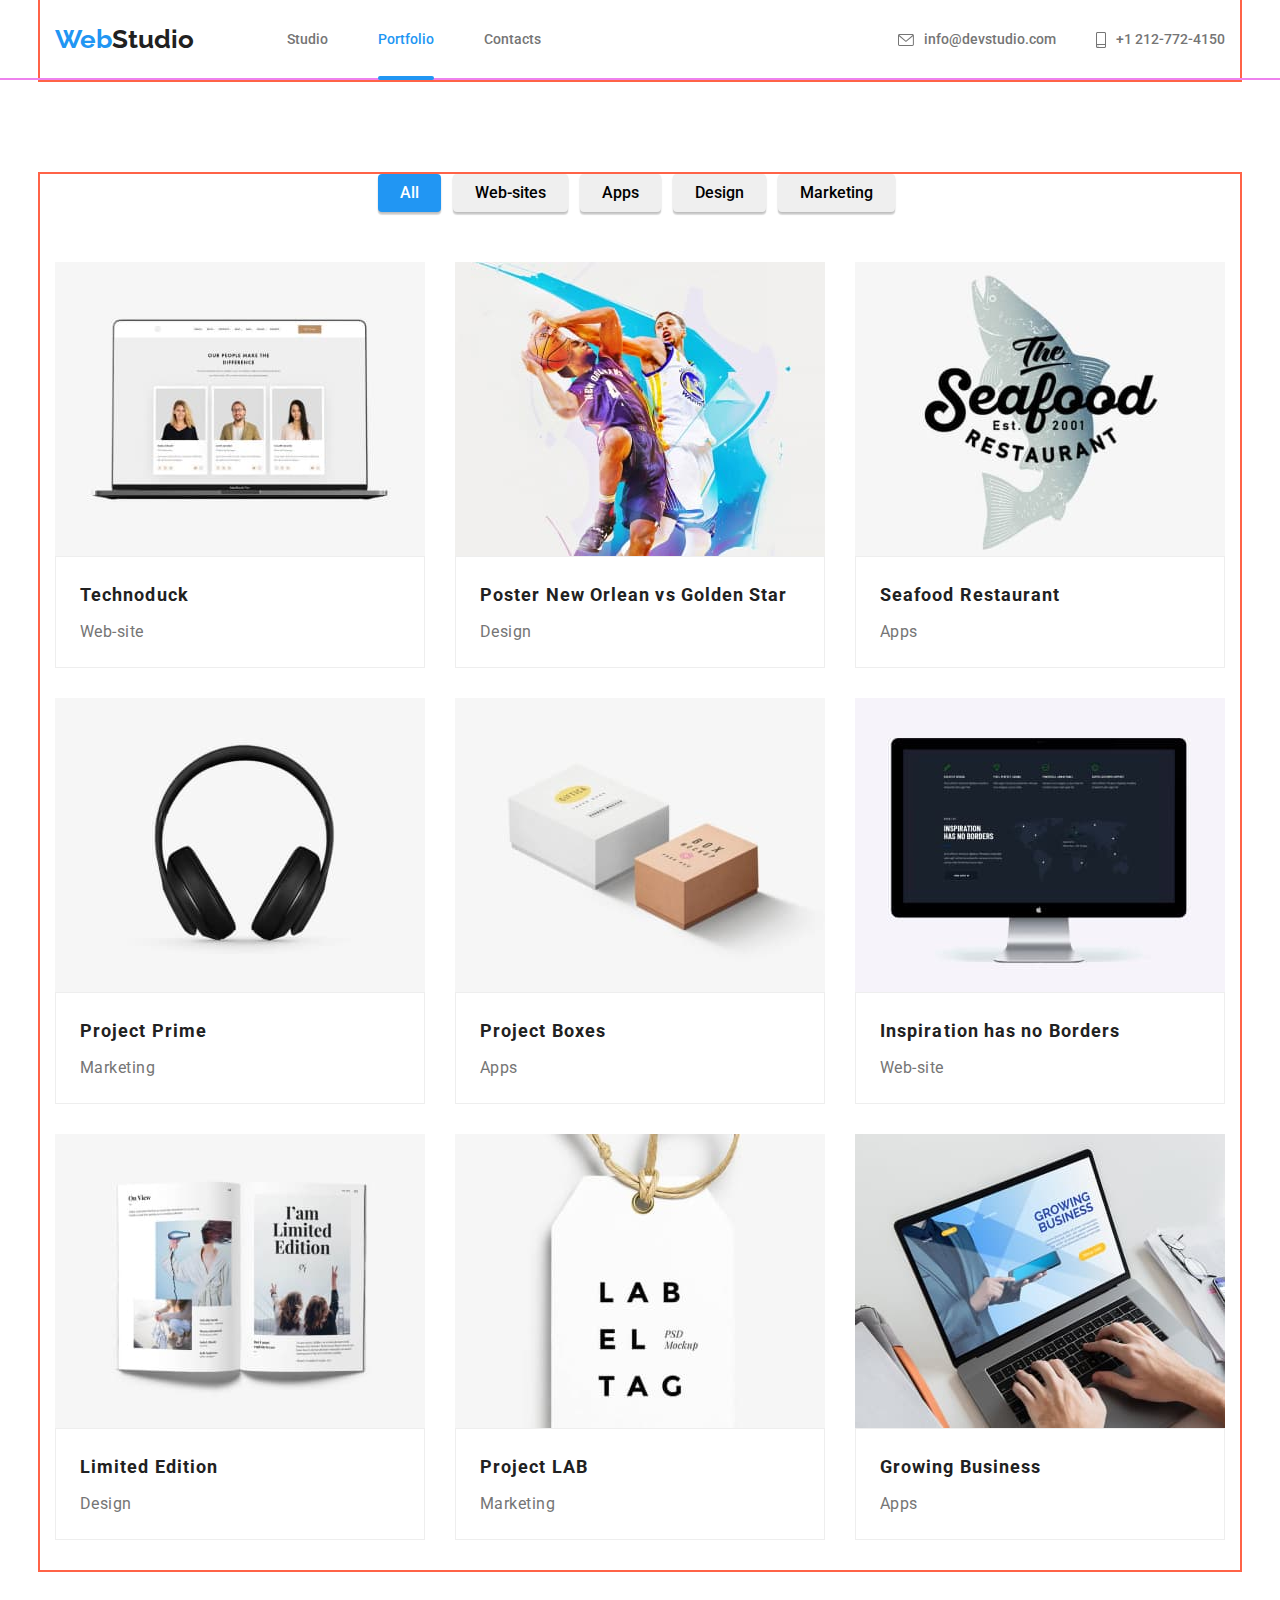
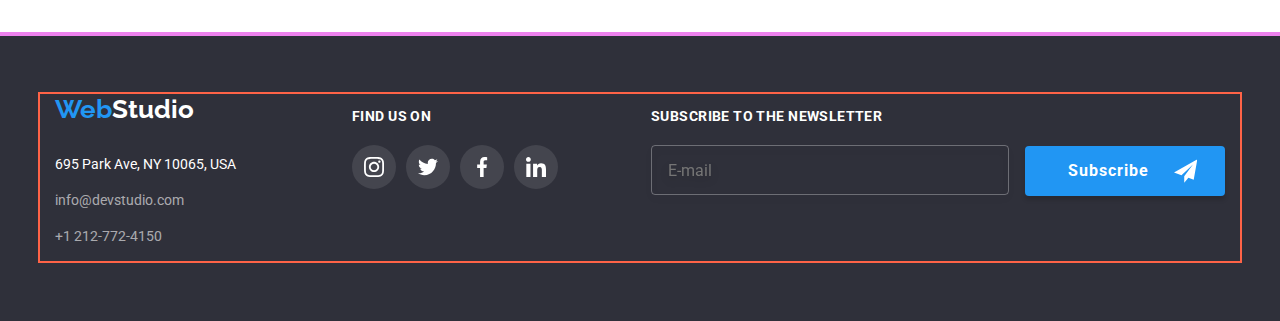
==== commit cfe9668b: "form" ====
--- a/Portfolio.html
+++ b/Portfolio.html
@@ -309,6 +309,18 @@
                             </a></li>
                     </ul>
                 </div>
+                <form action="#" class="footer-form">
+                    <div class="footer-form-wraper">
+                        <label for="email" class="footer-form-title">Subscribe to the newsletter</label>
+                        <input class="footer-form-input" id="email" name="email" type="text" placeholder="E-mail">
+                        <button class="footer-form-btn btn-accent" type="submit">Subscribe
+                            <svg class="footer-btn-icon" width="24" height="24">
+                                <use href="./img/symbol-defs.svg#icon-send"></use>
+                            </svg>
+                        </button>
+                    </div>
+
+                </form>
             </div>
         </section>
     </footer>
--- a/css/style.css
+++ b/css/style.css
@@ -158,6 +158,7 @@
   line-height: 1.19;
   text-decoration: none;
   margin-right: 93px;
+  transition: color 250ms cubic-bezier(0.4, 0, 0.2, 1);
 }
 .logo:hover,
 .logo:focus {
@@ -191,6 +192,7 @@
   font-size: 14px;
   line-height: 1.14;
   padding: 32px 0;
+  transition: color 250ms cubic-bezier(0.4, 0, 0.2, 1);
 }
 .header-contacts {
   display: flex;
@@ -210,6 +212,7 @@
   font-size: 14px;
   line-height: 1.14px;
   padding: 32px 0;
+  transition: color 250ms cubic-bezier(0.4, 0, 0.2, 1);
 }
 
 .contact + .contact {
@@ -229,7 +232,7 @@
 /* ----- hero----- */
 
 .hero {
-  min-width: 1600px;
+  max-width: 1600px;
   height: 600px;
   margin: 0 auto;
   padding-top: 200px;
@@ -387,6 +390,8 @@
   display: flex;
   justify-content: center;
   align-items: center;
+  transition: color 250ms cubic-bezier(0.4, 0, 0.2, 1),
+    background-color 250ms cubic-bezier(0.4, 0, 0.2, 1);
 }
 .soc-link:hover,
 .soc-link:focus {
@@ -421,6 +426,8 @@
 
   border: 1px solid #afb1b8;
   border-radius: 4px;
+
+  transition: color 250ms cubic-bezier(0.4, 0, 0.2, 1), border 250ms cubic-bezier(0.4, 0, 0.2, 1);
 }
 .company-link:hover,
 .company-link:focus {
@@ -440,7 +447,9 @@
 .footer-flex {
   display: flex;
 }
-
+.footer-contacts {
+  flex-grow: 1;
+}
 .footer-logo {
   display: flex;
 
@@ -450,6 +459,7 @@
   font-size: 26px;
   line-height: 1.19;
   text-decoration: none;
+  transition: color 250ms cubic-bezier(0.4, 0, 0.2, 1);
 }
 
 .footer-web {
@@ -479,6 +489,7 @@
 }
 .footer-list .address {
   color: var(--white-text-color);
+  transition: color 250ms cubic-bezier(0.4, 0, 0.2, 1);
 }
 
 .sociali-foot {
@@ -515,6 +526,7 @@
   align-items: center;
   color: var(--white-text-color);
   background-color: rgba(255, 255, 255, 0.1);
+  transition: background-color 250ms cubic-bezier(0.4, 0, 0.2, 1);
 }
 .soc-foot-link:hover,
 .soc-foot-link:focus {
@@ -523,6 +535,57 @@
 .soc-foot-icon {
   fill: currentColor;
 }
+/* ---------FORM footer--------- */
+.footer-form {
+  display: flex;
+  margin-left: 93px;
+}
+.footer-form-wraper {
+}
+.footer-form-title {
+  display: block;
+  font-weight: 700;
+  font-size: 14px;
+  line-height: 1.14;
+  letter-spacing: 0.03em;
+  text-transform: uppercase;
+  color: #ffffff;
+  margin-top: 15px;
+  margin-bottom: 20px;
+}
+.footer-form-input {
+  border: 1px solid rgba(255, 255, 255, 0.3);
+  filter: drop-shadow(0px 4px 4px rgba(0, 0, 0, 0.15));
+  border-radius: 4px;
+  background-color: transparent;
+  width: 358px;
+  height: 50px;
+  margin-right: 12px;
+  padding: 15px 16px;
+}
+
+.footer-form-btn {
+  display: inline-flex;
+  align-items: center;
+  padding: 10px 28px 10px 43px;
+  width: 200px;
+  height: 50px;
+  font-weight: 700;
+  font-size: 16px;
+  line-height: 1.88;
+  letter-spacing: 0.06em;
+  margin-top: px;
+  color: #ffffff;
+}
+.footer-form-btn:hover,
+.footer-form-btn:focus {
+  background-color: rgba(33, 150, 243, 0.9);
+}
+
+.footer-btn-icon {
+  margin-left: 25px;
+}
+
 /* ----- Portfolio------------ */
 
 .filtr {
@@ -542,6 +605,8 @@
   box-shadow: 0px 3px 1px rgba(0, 0, 0, 0.1), 0px 1px 2px rgba(0, 0, 0, 0.08),
     0px 2px 2px rgba(0, 0, 0, 0.12);
   border-radius: 4px;
+  transition: color 250ms cubic-bezier(0.4, 0, 0.2, 1),
+    background-color 250ms cubic-bezier(0.4, 0, 0.2, 1);
 }
 .filtr-btn:hover,
 .filtr-btn:focus {
@@ -632,6 +697,7 @@
   transform: translateY(0);
 }
 .box-link {
+  transition: box-shadow 250ms cubic-bezier(0.4, 0, 0.2, 1);
 }
 .box-link:hover,
 .box-link:focus {
@@ -659,7 +725,7 @@
   color: var(--white-text-color);
   padding: 63px 24px;
   transform: translateY(100%);
-  transition: transform 250ms;
+  transition: transform 250ms cubic-bezier(0.4, 0, 0.2, 1);
 }
 .box-wraper {
   padding: 20px 24px;
@@ -681,3 +747,149 @@
   letter-spacing: 0.03em;
   color: var(--secondary-text-color);
 }
+
+/* ----- modal----- */
+.backdrop {
+  position: fixed;
+  top: 0;
+  width: 100%;
+  height: 100%;
+  background: rgba(0, 0, 0, 0.2);
+  transition: opacity 250ms, visibility 250ms;
+}
+.modal {
+  position: absolute;
+  top: 50%;
+  left: 50%;
+  transform: translate(-50%, -50%);
+
+  min-width: 528px;
+  min-height: 581px;
+  background-color: var(--BGC-basic);
+  box-shadow: 0px 1px 3px rgba(0, 0, 0, 0.12), 0px 1px 1px rgba(0, 0, 0, 0.14),
+    0px 2px 1px rgba(0, 0, 0, 0.2);
+  border-radius: 4px;
+  padding: 40px;
+}
+.modal-btn {
+  position: absolute;
+  top: 8px;
+  right: 8px;
+  width: 30px;
+  height: 30px;
+  border-radius: 50%;
+  border: 1px solid rgba(0, 0, 0, 0.1);
+  background-color: transparent;
+  /* outline: none; */
+}
+.modal-btn-icon {
+  fill: var(--primary-text-color);
+}
+.modal-btn:hover .modal-btn-icon,
+.modal-btn:focus .modal-btn-icon {
+  fill: var(--accent-color);
+}
+.is-hidden {
+  opacity: 0;
+  pointer-events: none;
+  visibility: hidden;
+}
+.modal-title {
+  font-weight: 700;
+  font-size: 20px;
+  line-height: 23px;
+  text-align: center;
+  letter-spacing: 0.03em;
+
+  color: var(--primary-text-color);
+  padding-bottom: 12px;
+}
+.input-text {
+  display: block;
+  font-weight: 400;
+  font-size: 12px;
+  line-height: 1.16;
+  letter-spacing: 0.01em;
+
+  color: #757575;
+  margin-bottom: 4px;
+}
+.modal-input {
+  width: 100%;
+  height: 40px;
+  padding-left: 42px;
+  border: 1px solid rgba(33, 33, 33, 0.2);
+  border-radius: 4px;
+  background-color: transparent;
+  outline: none;
+}
+.modal-input:focus,
+.modal-input:hover {
+  border-color: var(--accent-color);
+}
+.modal-input:focus + .input-icon,
+.modal-input:hover + .input-icon {
+  fill: var(--accent-color);
+}
+.form-field {
+  margin-bottom: 10px;
+}
+.modal-text {
+  width: 100%;
+  height: 120px;
+  padding: 12px 16px;
+  font-weight: 400;
+  font-size: 12px;
+  line-height: 1.16;
+  letter-spacing: 0.01em;
+  resize: none;
+  color: rgba(117, 117, 117, 0.5);
+  border: 1px solid rgba(33, 33, 33, 0.2);
+  border-radius: 4px;
+  outline: none;
+}
+.modal-text:focus,
+.modal-text:hover {
+  border: 1px solid var(--accent-color);
+}
+.input-wrap {
+  position: relative;
+}
+.input-icon {
+  position: absolute;
+  top: 50%;
+  left: 12px;
+  transform: translateY(-50%);
+}
+.modal-check-text {
+  display: flex;
+  align-items: center;
+  font-weight: 400;
+  font-size: 14px;
+  line-height: 1.7;
+  letter-spacing: 0.03em;
+  color: #757575;
+}
+.modal-check-text::before {
+  content: '';
+  width: 16px;
+  height: 15px;
+  border: 2px solid var(--primary-text-color);
+  border-radius: 3px;
+  margin-right: 8px;
+}
+.modal-check:checked + .modal-check-text::before {
+  background-color: var(--accent-color);
+  background-image: url(../img/check.svg);
+  background-repeat: no-repeat;
+  background-position: center;
+  background-size: contain;
+  border: transparent;
+}
+
+.submit-btn {
+  display: block;
+  width: 200px;
+  height: 50px;
+  margin-top: 30px;
+}
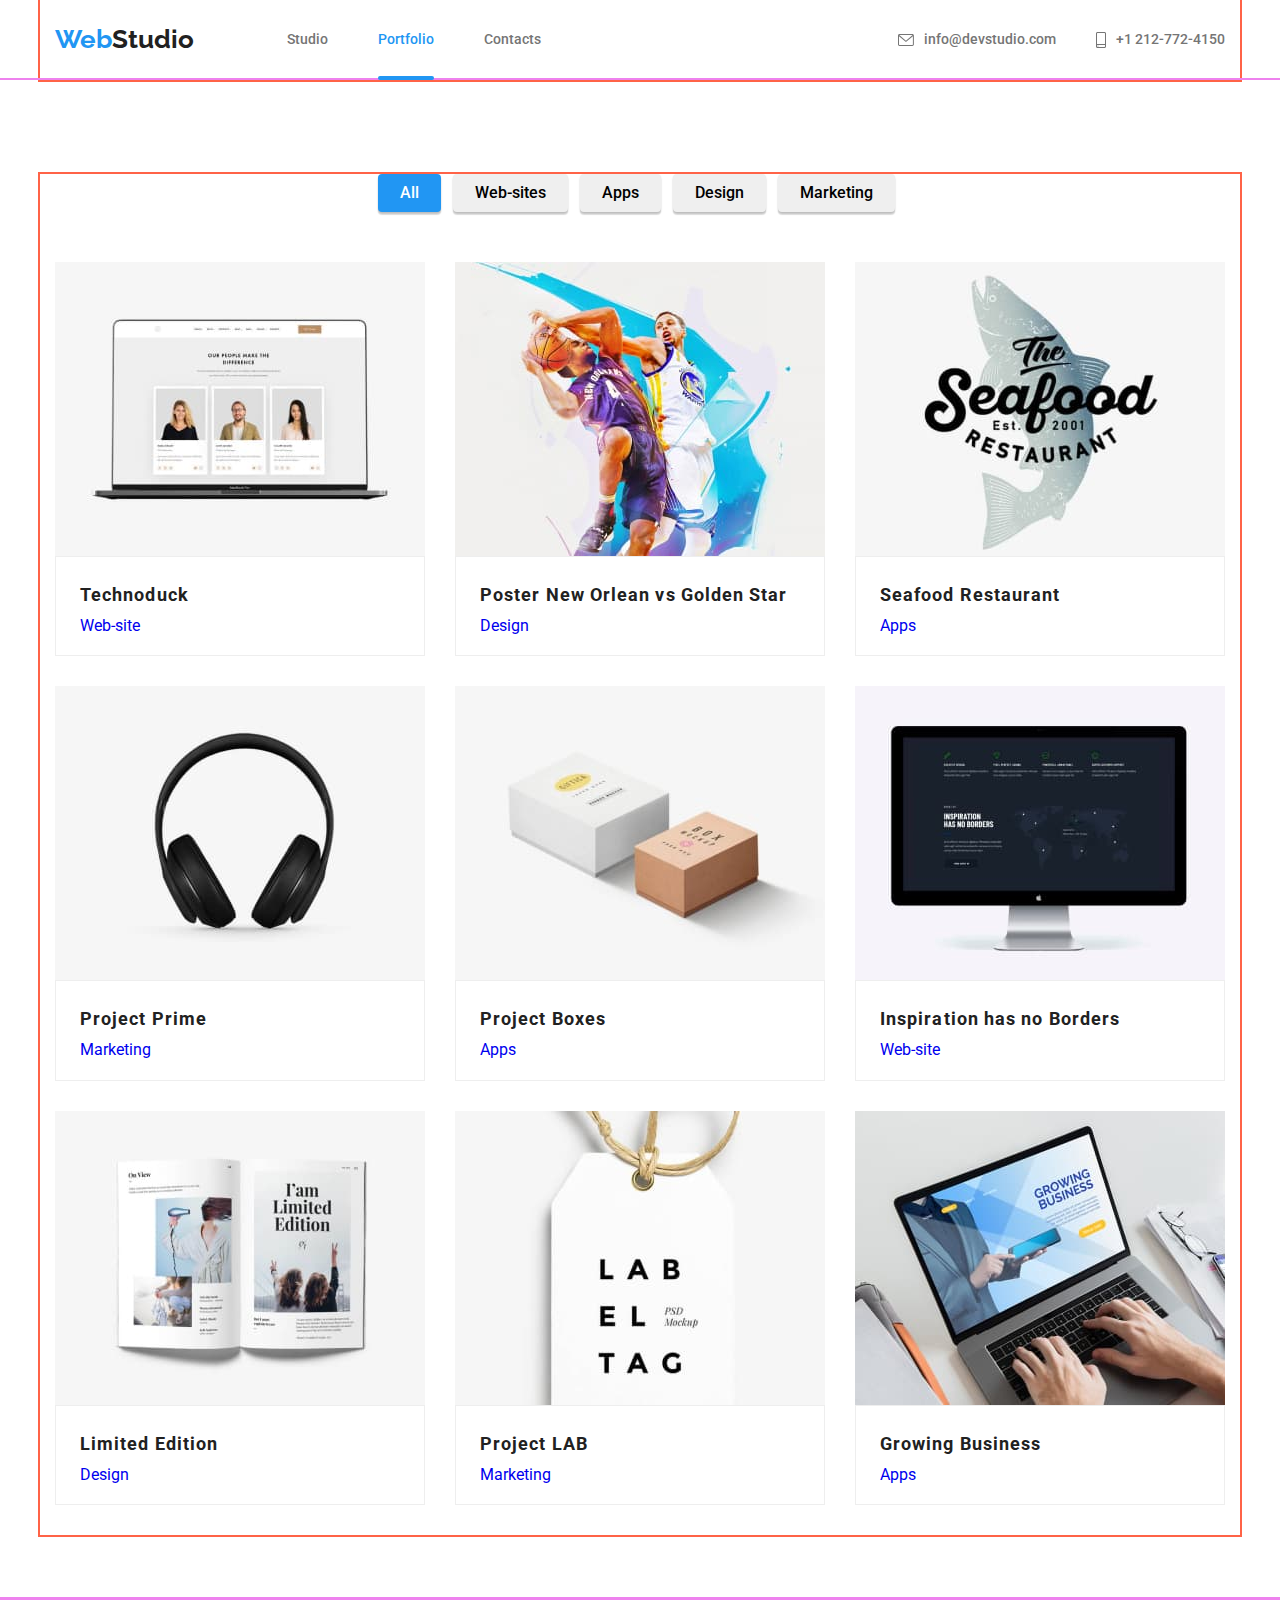
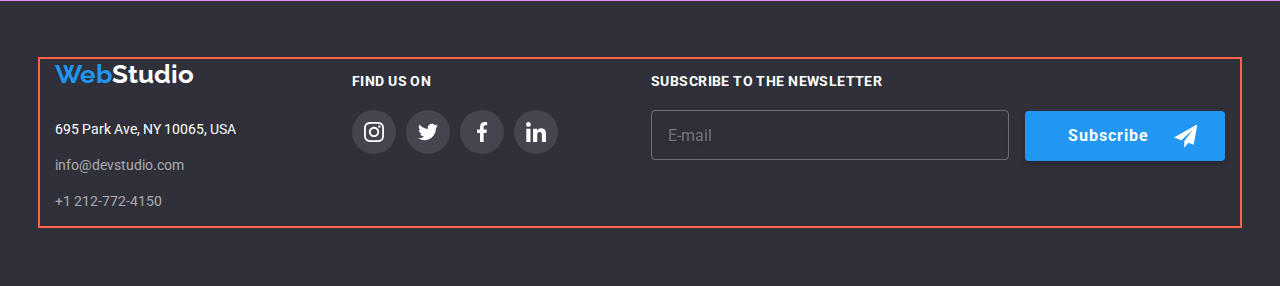
==== commit 71b74889: "scss" ====
--- a/Portfolio.html
+++ b/Portfolio.html
@@ -13,7 +13,8 @@
         rel="stylesheet">
     <link rel="stylesheet"
         href="https://cdnjs.cloudflare.com/ajax/libs/modern-normalize/1.1.0/modern-normalize.min.css">
-    <link rel="stylesheet" href="./css/style.css">
+
+    <link rel="stylesheet" href="./css/portfolio.min.css">
 </head>
 
 <body>
@@ -21,24 +22,26 @@
         <div class="conteiner">
             <div class="header-flex">
                 <nav class="nav">
-                    <a href="/index.html" class="logo"><span class="header-logo"> Web </span>Studio</a>
+                    <a href="/index.html" class="logo"><span class="nav-logo"> Web </span>Studio</a>
                     <ul class="nav-list list ">
-                        <li class="nav-link"><a href="./index.html" class=" link ">Studio</a></li>
-                        <li class="nav-link"><a href="./Portfolio.html" class="link current">Portfolio</a></li>
-                        <li class="nav-link"><a href="" class="link">Contacts</a></li>
+                        <li class="nav-list__item"><a href="./index.html" class=" link nav-list__link ">Studio</a></li>
+                        <li class="nav-list__item"><a href="./Portfolio.html"
+                                class="link current nav-list__link">Portfolio</a></li>
+                        <li class="nav-list__item"><a href="" class="link nav-list__link">Contacts</a></li>
                     </ul>
                 </nav>
 
-                <ul class="header-contacts list ">
-                    <li class="contact"><a href="mailto:info@devstudio.com" class="link">
-                            <svg class="header-contacts-icon" width="16" height="12">
+                <ul class="contacts-list list ">
+                    <li class="contacts-list__item"><a href="mailto:info@devstudio.com"
+                            class="contacts-list__link link">
+                            <svg class="contacts-list__icon" width="16" height="12">
                                 <use href="./img/symbol-defs.svg#icon-envelope">
 
                                 </use>
                             </svg>
                             info@devstudio.com</a></li>
-                    <li class="contact"><a href="tel:+12127724150" class="link">
-                            <svg class="header-contacts-icon" width="10" height="16">
+                    <li class="contacts-list__item"><a href="tel:+12127724150" class="contacts-list__link link">
+                            <svg class="contacts-list__icon" width="10" height="16">
                                 <use href="./img/symbol-defs.svg#icon-smartphone">
 
                                 </use>
@@ -53,12 +56,12 @@
         <section class="projects">
             <div class="conteiner">
                 <h1 class="visually-hidden"> Portfolio</h1>
-                <div class="filtr ">
-                    <button type="button" class="filtr-btn--accent filtr-btn">All</button>
-                    <button type="button" class="filtr-btn">Web-sites</button>
-                    <button type="button" class="filtr-btn">Apps</button>
-                    <button type="button" class="filtr-btn">Design</button>
-                    <button type="button" class="filtr-btn">Marketing</button>
+                <div class="filtr">
+                    <button type="button" class="filtr__btn--accent filtr__btn">All</button>
+                    <button type="button" class="filtr__btn">Web-sites</button>
+                    <button type="button" class="filtr__btn">Apps</button>
+                    <button type="button" class="filtr__btn">Design</button>
+                    <button type="button" class="filtr__btn">Marketing</button>
                 </div>
 
                 <!-- <ul class="box list">
@@ -129,138 +132,138 @@
                     </li>
                 </ul> -->
                 <ul class="box list">
-                    <li class="box-item">
-                        <a href="#" class="box-link link">
+                    <li class="box__item">
+                        <a href="#" class="box__link link">
                             <div class="box-cover">
                                 <img src="./img/Портфолио карт/1 ноут.jpg" alt="ноут" width="370" height="294">
-                                <p class="box-cover-text">Technoduck is a state-of-the-art coronavirus distribution
-                                    platform. Companies use this platform for digital espionage and attacks on
-                                    competitors' secure servers.</p>
-                            </div>
-                            <div class="box-wraper">
-                                <h2 class="box-wraper-title">Technoduck</h2>
-                                <p class="box-wraper-text">Web-site</p>
-
-                            </div>
-                        </a>
-                    </li>
-                    <li class="box-item">
-                        <a href="#" class="box-link link">
+                                <p class="box-cover__text">Technoduck is a state-of-the-art coronavirus distribution
+                                    platform. Companies use this platform for digital espionage and attacks on
+                                    competitors' secure servers.</p>
+                            </div>
+                            <div class="box-wraper">
+                                <h2 class="box-wraper__title">Technoduck</h2>
+                                <p class="box-wraper__text">Web-site</p>
+
+                            </div>
+                        </a>
+                    </li>
+                    <li class="box__item">
+                        <a href="#" class="box__link link">
                             <div class="box-cover">
                                 <img src="./img/Портфолио карт/2 баскет.jpg" alt="баскет" width="370" height="294">
-                                <p class="box-cover-text">Technoduck is a state-of-the-art coronavirus distribution
-                                    platform. Companies use this platform for digital espionage and attacks on
-                                    competitors' secure servers.</p>
-                            </div>
-                            <div class="box-wraper">
-                                <h2 class="box-wraper-title">Poster New Orlean vs Golden Star</h2>
-                                <p class="box-wraper-text">Design</p>
-
-                            </div>
-                        </a>
-                    </li>
-                    <li class="box-item">
-                        <a href="#" class="box-link link">
+                                <p class="box-cover__text">Technoduck is a state-of-the-art coronavirus distribution
+                                    platform. Companies use this platform for digital espionage and attacks on
+                                    competitors' secure servers.</p>
+                            </div>
+                            <div class="box-wraper">
+                                <h2 class="box-wraper__title">Poster New Orlean vs Golden Star</h2>
+                                <p class="box-wraper__text">Design</p>
+
+                            </div>
+                        </a>
+                    </li>
+                    <li class="box__item">
+                        <a href="#" class="box__link link">
                             <div class="box-cover">
                                 <img src="./img/Портфолио карт/3 ресторан.jpg" alt="ресторан" width="370" height="294">
-                                <p class="box-cover-text">Technoduck is a state-of-the-art coronavirus distribution
-                                    platform. Companies use this platform for digital espionage and attacks on
-                                    competitors' secure servers.</p>
-                            </div>
-                            <div class="box-wraper">
-                                <h2 class="box-wraper-title">Seafood Restaurant</h2>
-                                <p class="box-wraper-text">Apps</p>
-
-                            </div>
-                        </a>
-                    </li>
-                    <li class="box-item">
-                        <a href="#" class="box-link link">
+                                <p class="box-cover__text">Technoduck is a state-of-the-art coronavirus distribution
+                                    platform. Companies use this platform for digital espionage and attacks on
+                                    competitors' secure servers.</p>
+                            </div>
+                            <div class="box-wraper">
+                                <h2 class="box-wraper__title">Seafood Restaurant</h2>
+                                <p class="box-wraper__text">Apps</p>
+
+                            </div>
+                        </a>
+                    </li>
+                    <li class="box__item">
+                        <a href="#" class="box__link link">
                             <div class="box-cover">
                                 <img src="./img/Портфолио карт/4 наушники.jpg" alt="наушники" width="370" height="294">
-                                <p class="box-cover-text">Technoduck is a state-of-the-art coronavirus distribution
-                                    platform. Companies use this platform for digital espionage and attacks on
-                                    competitors' secure servers.</p>
-                            </div>
-                            <div class="box-wraper">
-                                <h2 class="box-wraper-title">Project Prime</h2>
-                                <p class="box-wraper-text">Marketing</p>
-
-                            </div>
-                        </a>
-                    </li>
-                    <li class="box-item">
-                        <a href="#" class="box-link link">
+                                <p class="box-cover__text">Technoduck is a state-of-the-art coronavirus distribution
+                                    platform. Companies use this platform for digital espionage and attacks on
+                                    competitors' secure servers.</p>
+                            </div>
+                            <div class="box-wraper">
+                                <h2 class="box-wraper__title">Project Prime</h2>
+                                <p class="box-wraper__text">Marketing</p>
+
+                            </div>
+                        </a>
+                    </li>
+                    <li class="box__item">
+                        <a href="#" class="box__link link">
                             <div class="box-cover">
                                 <img src="./img/Портфолио карт/5 бокс.jpg" alt="бокс" width="370" height="294">
-                                <p class="box-cover-text">Technoduck is a state-of-the-art coronavirus distribution
-                                    platform. Companies use this platform for digital espionage and attacks on
-                                    competitors' secure servers.</p>
-                            </div>
-                            <div class="box-wraper">
-                                <h2 class="box-wraper-title">Project Boxes</h2>
-                                <p class="box-wraper-text">Apps</p>
-
-                            </div>
-                        </a>
-                    </li>
-                    <li class="box-item">
-                        <a href="#" class="box-link link">
+                                <p class="box-cover__text">Technoduck is a state-of-the-art coronavirus distribution
+                                    platform. Companies use this platform for digital espionage and attacks on
+                                    competitors' secure servers.</p>
+                            </div>
+                            <div class="box-wraper">
+                                <h2 class="box-wraper__title">Project Boxes</h2>
+                                <p class="box-wraper__text">Apps</p>
+
+                            </div>
+                        </a>
+                    </li>
+                    <li class="box__item">
+                        <a href="#" class="box__link link">
                             <div class="box-cover">
                                 <img src="./img/Портфолио карт/6 монитор.jpg" alt="монитор" width="370" height="294">
-                                <p class="box-cover-text">Technoduck is a state-of-the-art coronavirus distribution
-                                    platform. Companies use this platform for digital espionage and attacks on
-                                    competitors' secure servers.</p>
-                            </div>
-                            <div class="box-wraper">
-                                <h2 class="box-wraper-title">Inspiration has no Borders</h2>
-                                <p class="box-wraper-text">Web-site</p>
-
-                            </div>
-                        </a>
-                    </li>
-                    <li class="box-item">
-                        <a href="#" class="box-link link">
+                                <p class="box-cover__text">Technoduck is a state-of-the-art coronavirus distribution
+                                    platform. Companies use this platform for digital espionage and attacks on
+                                    competitors' secure servers.</p>
+                            </div>
+                            <div class="box-wraper">
+                                <h2 class="box-wraper__title">Inspiration has no Borders</h2>
+                                <p class="box-wraper__text">Web-site</p>
+
+                            </div>
+                        </a>
+                    </li>
+                    <li class="box__item">
+                        <a href="#" class="box__link link">
                             <div class="box-cover">
                                 <img src="./img/Портфолио карт/7 книга.jpg" alt="книга" width="370" height="294">
-                                <p class="box-cover-text">Technoduck is a state-of-the-art coronavirus distribution
-                                    platform. Companies use this platform for digital espionage and attacks on
-                                    competitors' secure servers.</p>
-                            </div>
-                            <div class="box-wraper">
-                                <h2 class="box-wraper-title">Limited Edition</h2>
-                                <p class="box-wraper-text">Design</p>
-
-                            </div>
-                        </a>
-                    </li>
-                    <li class="box-item">
-                        <a href="#" class="box-link link">
+                                <p class="box-cover__text">Technoduck is a state-of-the-art coronavirus distribution
+                                    platform. Companies use this platform for digital espionage and attacks on
+                                    competitors' secure servers.</p>
+                            </div>
+                            <div class="box-wraper">
+                                <h2 class="box-wraper__title">Limited Edition</h2>
+                                <p class="box-wraper__text">Design</p>
+
+                            </div>
+                        </a>
+                    </li>
+                    <li class="box__item">
+                        <a href="#" class="box__link link">
                             <div class="box-cover">
                                 <img src="./img/Портфолио карт/8 этикетка.jpg" alt="этикетка" width="370" height="294">
-                                <p class="box-cover-text">Technoduck is a state-of-the-art coronavirus distribution
-                                    platform. Companies use this platform for digital espionage and attacks on
-                                    competitors' secure servers.</p>
-                            </div>
-                            <div class="box-wraper">
-                                <h2 class="box-wraper-title">Project LAB</h2>
-                                <p class="box-wraper-text">Marketing</p>
-
-                            </div>
-                        </a>
-                    </li>
-                    <li class="box-item">
-                        <a href="#" class="box-link link">
+                                <p class="box-cover__text">Technoduck is a state-of-the-art coronavirus distribution
+                                    platform. Companies use this platform for digital espionage and attacks on
+                                    competitors' secure servers.</p>
+                            </div>
+                            <div class="box-wraper">
+                                <h2 class="box-wraper__title">Project LAB</h2>
+                                <p class="box-wraper__text">Marketing</p>
+
+                            </div>
+                        </a>
+                    </li>
+                    <li class="box__item">
+                        <a href="#" class="box__link link">
                             <div class="box-cover">
                                 <img src="./img/Портфолио карт/9 клавиатура.jpg" alt="клавиатура" width="370"
                                     height="294">
-                                <p class="box-cover-text">Technoduck is a state-of-the-art coronavirus distribution
-                                    platform. Companies use this platform for digital espionage and attacks on
-                                    competitors' secure servers.</p>
-                            </div>
-                            <div class="box-wraper">
-                                <h2 class="box-wraper-title">Growing Business</h2>
-                                <p class="box-wraper-text">Apps</p>
+                                <p class="box-cover__text">Technoduck is a state-of-the-art coronavirus distribution
+                                    platform. Companies use this platform for digital espionage and attacks on
+                                    competitors' secure servers.</p>
+                            </div>
+                            <div class="box-wraper">
+                                <h2 class="box-wraper__title">Growing Business</h2>
+                                <p class="box-wraper__text">Apps</p>
 
                             </div>
                         </a>
@@ -276,34 +279,39 @@
         <section class="footer">
             <div class="conteiner footer-flex">
                 <div class="footer-contacts">
-                    <a href="/" class="footer-logo"><span class="footer-web">Web</span>Studio</a>
+                    <a href="/" class="footer-logo"><span class="footer-logo__web">Web</span>Studio</a>
                     <ul class="footer-list list">
-                        <li class="footer-link"><a href="" class="link address">695 Park Ave, NY 10065, USA</a></li>
-                        <li class="footer-link"><a href="mailto:info@devstudio.com" class="link">info@devstudio.com</a>
+                        <li class=" footer-list__item"><a href=""
+                                class="footer-list__link footer-list__link--hover link">695 Park Ave, NY
+                                10065,
+                                USA</a></li>
+                        <li class="footer-list__item"><a href="mailto:info@devstudio.com"
+                                class="footer-list__link link">info@devstudio.com</a>
                         </li>
-                        <li class="footer-link"><a href="tel:+12127724150" class="link">+1 212-772-4150</a></li>
+                        <li class="footer-list__item"><a href="tel:+12127724150" class="link footer-list__link">+1
+                                212-772-4150</a></li>
                     </ul>
                 </div>
-                <div class="sociali-foot">
+                <div class="social-foot">
                     <h4 class="footer-title">Find us on</h4>
                     <ul class="soc-foot-list list">
-                        <li class="soc-foot-item"><a href="" class="soc-foot-link link">
-                                <svg class="soc-foot-icon" width="20" height="20">
+                        <li class="soc-foot-list__item"><a href="" class="soc-foot-list__link link">
+                                <svg class="soc-foot-list__icon" width="20" height="20">
                                     <use href="./img/symbol-defs.svg#icon-instagram"></use>
                                 </svg>
                             </a></li>
-                        <li class="soc-foot-item"><a href="" class="soc-foot-link link">
-                                <svg class="soc-foot-icon" width="20" height="20">
+                        <li class="soc-foot-list__item"><a href="" class="soc-foot-list__link link">
+                                <svg class="soc-foot-list__icon" width="20" height="20">
                                     <use href="./img/symbol-defs.svg#icon-twitter"></use>
                                 </svg>
                             </a></li>
-                        <li class="soc-foot-item"><a href="" class="soc-foot-link link">
-                                <svg class="soc-foot-icon" width="20" height="20">
+                        <li class="soc-foot-list__item"><a href="" class="soc-foot-list__link link">
+                                <svg class="soc-foot-list__icon" width="20" height="20">
                                     <use href="./img/symbol-defs.svg#icon-facebook"></use>
                                 </svg>
                             </a></li>
-                        <li class="soc-foot-item"><a href="" class="soc-foot-link link">
-                                <svg class="soc-foot-icon" width="20" height="20">
+                        <li class="soc-foot-list__item"><a href="" class="soc-foot-list__link link">
+                                <svg class="soc-foot-list__icon" width="20" height="20">
                                     <use href="./img/symbol-defs.svg#icon-linkedin"></use>
                                 </svg>
                             </a></li>
@@ -311,10 +319,10 @@
                 </div>
                 <form action="#" class="footer-form">
                     <div class="footer-form-wraper">
-                        <label for="email" class="footer-form-title">Subscribe to the newsletter</label>
-                        <input class="footer-form-input" id="email" name="email" type="text" placeholder="E-mail">
-                        <button class="footer-form-btn btn-accent" type="submit">Subscribe
-                            <svg class="footer-btn-icon" width="24" height="24">
+                        <label for="email" class="footer-form__title">Subscribe to the newsletter</label>
+                        <input class="footer-form__input" id="email" name="email" type="text" placeholder="E-mail">
+                        <button class="footer-form__btn btn-accent" type="submit">Subscribe
+                            <svg class="footer-form__icon" width="24" height="24">
                                 <use href="./img/symbol-defs.svg#icon-send"></use>
                             </svg>
                         </button>
--- a/css/portfolio.min.css
+++ b/css/portfolio.min.css
@@ -0,0 +1 @@
+p,h1,h2,h3,h4,h5,h6{margin:0}.list{padding:0;margin:0;list-style:none}.link{text-decoration:none}img{display:block}a{display:inline-block}section{outline:2px solid violet}.d-flex{display:-webkit-box;display:-ms-flexbox;display:flex}:root{--primary-text-color: #212121;--secondary-text-color: #757575;--white-text-color: #ffffff;--accent-color: #2196f3;--BGC-basic: #ffffff;--BGC-secondary: #f5f4fa;--BGC-black: #2f303a}body{background:var(--BGC-basic);color:var(--primary-text-color);font-family:Roboto,sans-serif;margin:0}.section-title{font-weight:700;font-size:36px;line-height:1.16;text-align:center;margin-bottom:50px}.btn-accent{background-color:var(--accent-color);color:var(--white-text-color);font-weight:700;font-size:16px;line-height:1.88;font-family:inherit;cursor:pointer;-webkit-box-align:center;-ms-flex-align:center;align-items:center;text-align:center;-webkit-box-shadow:0px 4px 4px rgba(0,0,0,.15);box-shadow:0px 4px 4px rgba(0,0,0,.15);border-radius:4px;padding:10px 20px;margin:auto;border-style:none}.conteiner{width:1200px;margin-left:auto;margin-right:auto;padding-left:15px;padding-right:15px;outline:2px solid tomato}.visually-hidden{position:absolute;white-space:nowrap;width:1px;height:1px;overflow:hidden;border:0;padding:0;clip:rect(0 0 0 0);-webkit-clip-path:inset(50%);clip-path:inset(50%);margin:-1px}.nav-list .link.current{position:relative;color:var(--accent-color)}.nav-list .link.current::after{position:absolute;content:" ";width:100%;height:4px;background:var(--accent-color);border-radius:2px;bottom:0;left:0}.header-flex{display:-webkit-box;display:-ms-flexbox;display:flex;-webkit-box-align:center;-ms-flex-align:center;align-items:center}.nav{display:-webkit-box;display:-ms-flexbox;display:flex}.logo{display:-webkit-box;display:-ms-flexbox;display:flex;color:var(--primary-text-color);font-family:Raleway,sans-serif;font-weight:700;font-size:26px;line-height:1.19;text-decoration:none;margin-right:93px;-webkit-transition:color 250ms cubic-bezier(0.4, 0, 0.2, 1);transition:color 250ms cubic-bezier(0.4, 0, 0.2, 1)}.logo:hover,.logo:focus{color:var(--accent-color)}.nav>.logo{padding-top:24px;padding-bottom:25px}.nav-logo{color:var(--accent-color)}.nav-logo:hover,.nav-logo:focus{color:var(--accent-color)}.nav-list{display:-webkit-box;display:-ms-flexbox;display:flex}.nav-list__item+.nav-list__item{margin-left:50px}.nav-list__link{display:block;color:var(--secondary-text-color);font-weight:500;font-size:14px;line-height:1.14;padding:32px 0;-webkit-transition:color 250ms cubic-bezier(0.4, 0, 0.2, 1);transition:color 250ms cubic-bezier(0.4, 0, 0.2, 1)}.nav-list__link:hover,.nav-list__link:focus{color:var(--accent-color)}.contacts-list{display:-webkit-box;display:-ms-flexbox;display:flex;margin-left:auto;-webkit-box-align:center;-ms-flex-align:center;align-items:center}.contacts-list__link{display:-webkit-box;display:-ms-flexbox;display:flex;-webkit-box-align:center;-ms-flex-align:center;align-items:center;color:var(--secondary-text-color);font-weight:500;font-size:14px;line-height:1.14px;padding:32px 0;-webkit-transition:color 250ms cubic-bezier(0.4, 0, 0.2, 1);transition:color 250ms cubic-bezier(0.4, 0, 0.2, 1)}.contacts-list__link:hover,.contacts-list__link:focus{color:var(--accent-color);fill:var(--accent-color)}.contacts-list__item{display:-webkit-box;display:-ms-flexbox;display:flex;-webkit-box-align:center;-ms-flex-align:center;align-items:center;margin-left:40px}.contacts-list__icon{fill:currentColor;margin-right:10px}.contacts-list__item+.contacts-list__item{margin-left:40px}.filtr{margin-bottom:50px;text-align:center}.filtr__btn{font-weight:500;font-size:16px;line-height:1.62;text-align:center;cursor:pointer;font-family:inherit;margin-right:8px;border-style:none;padding:6px 22px;-webkit-box-shadow:0px 3px 1px rgba(0,0,0,.1),0px 1px 2px rgba(0,0,0,.08),0px 2px 2px rgba(0,0,0,.12);box-shadow:0px 3px 1px rgba(0,0,0,.1),0px 1px 2px rgba(0,0,0,.08),0px 2px 2px rgba(0,0,0,.12);border-radius:4px;-webkit-transition:color 250ms cubic-bezier(0.4, 0, 0.2, 1),background-color 250ms cubic-bezier(0.4, 0, 0.2, 1);transition:color 250ms cubic-bezier(0.4, 0, 0.2, 1),background-color 250ms cubic-bezier(0.4, 0, 0.2, 1)}.filtr__btn:hover,.filtr__btn:focus{background-color:var(--accent-color);color:var(--white-text-color)}.filtr__btn--accent{background-color:var(--accent-color);color:var(--white-text-color)}.projects{padding:94px 0}.box{display:-webkit-box;display:-ms-flexbox;display:flex;-webkit-box-pack:center;-ms-flex-pack:center;justify-content:center;-webkit-box-align:center;-ms-flex-align:center;align-items:center;-ms-flex-wrap:wrap;flex-wrap:wrap;margin-left:-30px;margin-bottom:-30px}.box__item{margin-left:30px;margin-bottom:30px}.box__link{-webkit-transition:-webkit-box-shadow 250ms cubic-bezier(0.4, 0, 0.2, 1);transition:-webkit-box-shadow 250ms cubic-bezier(0.4, 0, 0.2, 1);transition:box-shadow 250ms cubic-bezier(0.4, 0, 0.2, 1);transition:box-shadow 250ms cubic-bezier(0.4, 0, 0.2, 1), -webkit-box-shadow 250ms cubic-bezier(0.4, 0, 0.2, 1)}.box__link:hover,.box__link:focus{-webkit-box-shadow:0px 1px 1px rgba(0,0,0,.12),0px 4px 4px rgba(0,0,0,.06),1px 4px 6px rgba(0,0,0,.16);box-shadow:0px 1px 1px rgba(0,0,0,.12),0px 4px 4px rgba(0,0,0,.06),1px 4px 6px rgba(0,0,0,.16)}.box-cover{position:relative;overflow:hidden}.box-cover__text{position:absolute;top:0;left:0;height:100%;width:100%;font-family:"Roboto";font-style:normal;font-weight:400;font-size:18px;line-height:1.56;letter-spacing:.03em;background-color:rgba(33,150,243,.9);color:var(--white-text-color);padding:63px 24px;-webkit-transform:translateY(100%);transform:translateY(100%);-webkit-transition:-webkit-transform 250ms cubic-bezier(0.4, 0, 0.2, 1);transition:-webkit-transform 250ms cubic-bezier(0.4, 0, 0.2, 1);transition:transform 250ms cubic-bezier(0.4, 0, 0.2, 1);transition:transform 250ms cubic-bezier(0.4, 0, 0.2, 1), -webkit-transform 250ms cubic-bezier(0.4, 0, 0.2, 1)}.box__item:hover .box-cover__text{-webkit-transform:translateY(0);transform:translateY(0)}.box-wraper{padding:20px 24px;border:1px solid #eee}.box-wraper__title{font-weight:700;font-size:18px;line-height:2;letter-spacing:.06em;color:var(--primary-text-color);margin-bottom:4px}.box-wraper_text{font-weight:400;font-size:16px;line-height:1.88;letter-spacing:.03em;color:var(--secondary-text-color)}.footer{background-color:var(--BGC-black);color:var(--white-text-color);padding:60px 0 60px 0}.footer-flex{display:-webkit-box;display:-ms-flexbox;display:flex}.footer-contacts{-webkit-box-flex:1;-ms-flex-positive:1;flex-grow:1}.footer-logo{display:-webkit-box;display:-ms-flexbox;display:flex;color:var(--white-text-color);font-family:Raleway,sans-serif;font-weight:700;font-size:26px;line-height:1.19;text-decoration:none;-webkit-transition:color 250ms cubic-bezier(0.4, 0, 0.2, 1);transition:color 250ms cubic-bezier(0.4, 0, 0.2, 1)}.footer-logo:hover,.footer-logo:focus{color:var(--accent-color)}.footer-logo__web{display:inline-block;color:var(--accent-color);margin-bottom:28px}.footer-list__item{margin-bottom:12px}.footer-list__link{color:rgba(255,255,255,.6);font-weight:400;font-size:14px;line-height:1.71}.footer-list__link--hover{color:var(--white-text-color);-webkit-transition:color 250ms cubic-bezier(0.4, 0, 0.2, 1);transition:color 250ms cubic-bezier(0.4, 0, 0.2, 1)}.footer-list__link--hover:hover,.footer-list__link--hover:focus{color:var(--accent-color)}.social-foot{-webkit-box-orient:vertical;-webkit-box-direction:normal;-ms-flex-direction:column;flex-direction:column;margin-left:70px}.footer-title{font-weight:700;font-size:14px;line-height:1.14;letter-spacing:.03em;text-transform:uppercase;color:var(--white-text-color);margin-bottom:20px;margin-top:15px}.soc-foot-list{display:-webkit-box;display:-ms-flexbox;display:flex}.soc-foot-list__item+.soc-foot-list__item{margin-left:10px}.soc-foot-list__link{width:44px;height:44px;border-radius:50%;display:-webkit-box;display:-ms-flexbox;display:flex;-webkit-box-pack:center;-ms-flex-pack:center;justify-content:center;-webkit-box-align:center;-ms-flex-align:center;align-items:center;color:var(--white-text-color);background-color:rgba(255,255,255,.1);-webkit-transition:background-color 250ms cubic-bezier(0.4, 0, 0.2, 1);transition:background-color 250ms cubic-bezier(0.4, 0, 0.2, 1)}.soc-foot-list__link:hover,.soc-foot-list__link:focus{background-color:var(--accent-color)}.soc-foot-list__icon{fill:currentColor}.footer-form{display:-webkit-box;display:-ms-flexbox;display:flex;margin-left:93px}.footer-form__title{display:block;font-weight:700;font-size:14px;line-height:1.14;letter-spacing:.03em;text-transform:uppercase;color:#fff;margin-top:15px;margin-bottom:20px}.footer-form__input{border:1px solid rgba(255,255,255,.3);-webkit-filter:drop-shadow(0px 4px 4px rgba(0, 0, 0, 0.15));filter:drop-shadow(0px 4px 4px rgba(0, 0, 0, 0.15));border-radius:4px;background-color:rgba(0,0,0,0);width:358px;height:50px;margin-right:12px;padding:15px 16px}.footer-form__btn{display:-webkit-inline-box;display:-ms-inline-flexbox;display:inline-flex;-webkit-box-align:center;-ms-flex-align:center;align-items:center;padding:10px 28px 10px 43px;width:200px;height:50px;font-weight:700;font-size:16px;line-height:1.88;letter-spacing:.06em;margin-top:px;color:#fff}.footer-form__btn:hover,.footer-form__btn:focus{background-color:rgba(33,150,243,.9)}.footer-form__icon{margin-left:25px}/*# sourceMappingURL=portfolio.min.css.map */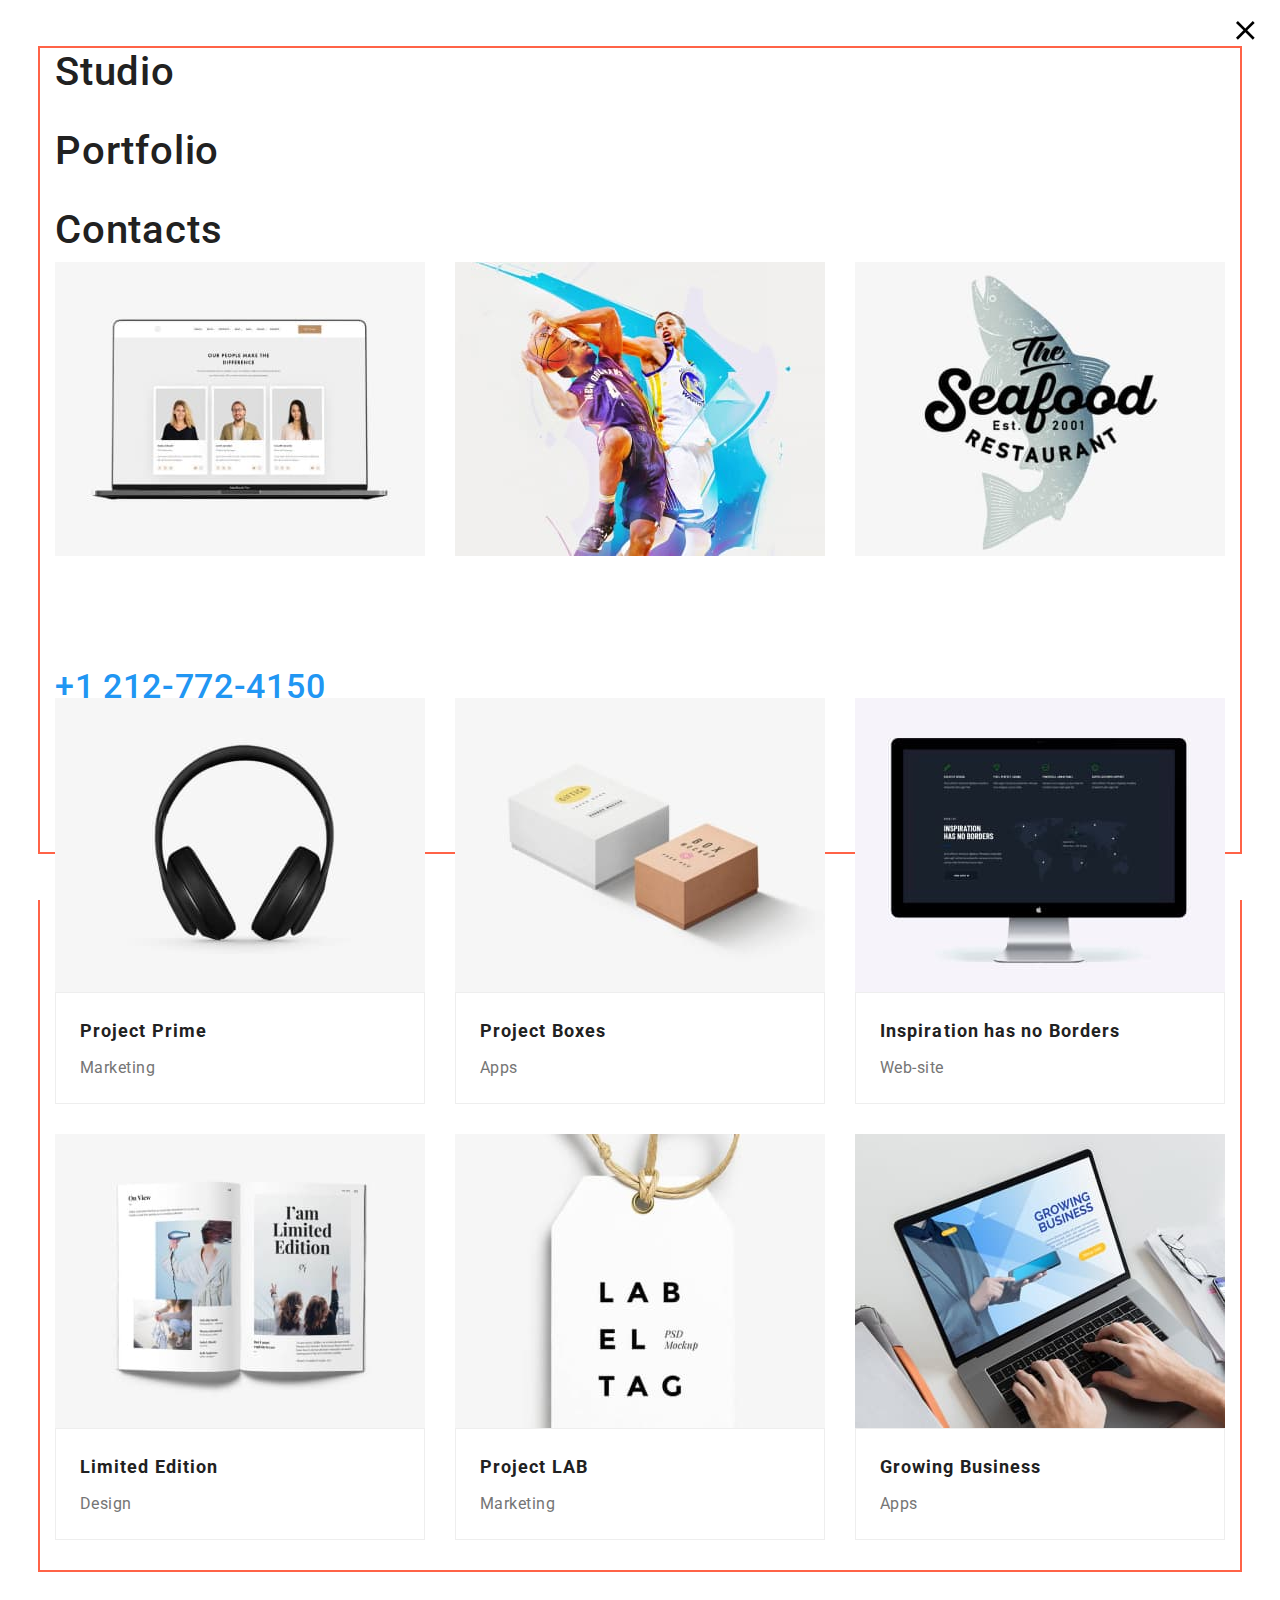
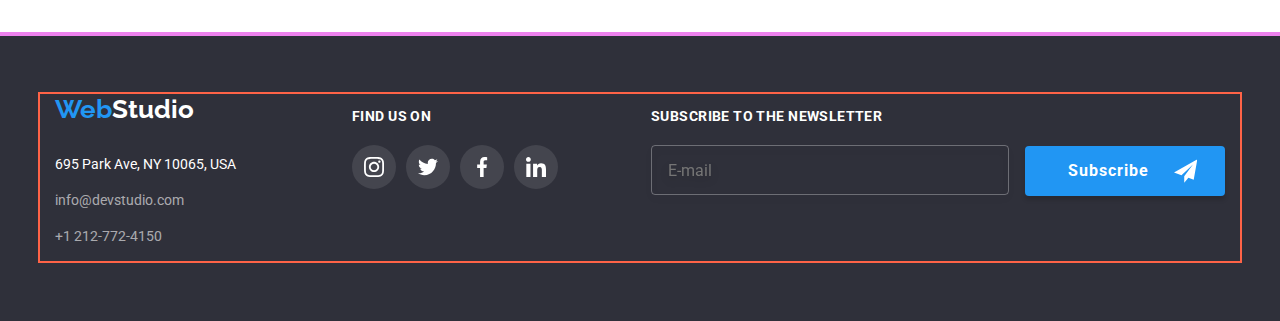
==== commit a446ea7f: "mob_menu" ====
--- a/Portfolio.html
+++ b/Portfolio.html
@@ -17,40 +17,83 @@
     <link rel="stylesheet" href="./css/portfolio.min.css">
 </head>
 
-<body>
+<body class="body">
     <header class="header">
-        <div class="conteiner">
-            <div class="header-flex">
-                <nav class="nav">
-                    <a href="/index.html" class="logo"><span class="nav-logo"> Web </span>Studio</a>
-                    <ul class="nav-list list ">
-                        <li class="nav-list__item"><a href="./index.html" class=" link nav-list__link ">Studio</a></li>
-                        <li class="nav-list__item"><a href="./Portfolio.html"
-                                class="link current nav-list__link">Portfolio</a></li>
-                        <li class="nav-list__item"><a href="" class="link nav-list__link">Contacts</a></li>
-                    </ul>
-                </nav>
-
-                <ul class="contacts-list list ">
-                    <li class="contacts-list__item"><a href="mailto:info@devstudio.com"
-                            class="contacts-list__link link">
-                            <svg class="contacts-list__icon" width="16" height="12">
-                                <use href="./img/symbol-defs.svg#icon-envelope">
-
-                                </use>
-                            </svg>
-                            info@devstudio.com</a></li>
-                    <li class="contacts-list__item"><a href="tel:+12127724150" class="contacts-list__link link">
-                            <svg class="contacts-list__icon" width="10" height="16">
-                                <use href="./img/symbol-defs.svg#icon-smartphone">
-
-                                </use>
-                            </svg>
-                            +1 212-772-4150</a></li>
-
+        <div class="conteiner header-flex">
+
+            <a href="/index.html" class="logo"><span class="nav-logo"> Web </span>Studio</a>
+
+            <nav class="nav">
+                <ul class="nav-list list ">
+                    <li class="nav-list__item"><a href="./index.html" class=" link  nav-list__link">Studio</a>
+                    </li>
+                    <li class="nav-list__item"><a href="./Portfolio.html"
+                            class="link current nav-list__link">Portfolio</a>
+                    </li>
+                    <li class="nav-list__item"><a href="" class="link nav-list__link">Contacts</a></li>
                 </ul>
+
+            </nav>
+
+            <ul class="contacts-list list ">
+                <li class="contacts-list__item"><a href="mailto:info@devstudio.com" class="contacts-list__link link">
+                        <svg class="contacts-list__icon" width="16" height="12">
+                            <use href="./img/symbol-defs.svg#icon-envelope">
+
+                            </use>
+                        </svg>
+                        info@devstudio.com</a></li>
+                <li class="contacts-list__item"><a href="tel:+12127724150" class="contacts-list__link link">
+                        <svg class="contacts-list__icon" width="10" height="16">
+                            <use href="./img/symbol-defs.svg#icon-smartphone">
+                            </use>
+                        </svg>
+                        +1 212-772-4150</a></li>
+            </ul>
+            <button type="button" class="menu-open-btn ">
+                <svg class="open-icon" width="40" height="40" aria-label="переключатель мобильного меню">
+                    <use href="./img/symbol-defs.svg#icon-menu_40px"></use>
+                </svg>
+            </button>
+        </div>
+
+        <div class="mob-menu is-hidden">
+            <div class="conteiner">
+                <div class="mob-menu-top">
+                    <button type="button" class="menu-close-btn ">
+                        <svg class="close-icon" width="40" height="40" aria-label="переключатель мобильного меню">
+                            <use href="./img/symbol-defs.svg#icon-close_40px"></use>
+                        </svg>
+                    </button>
+                    <ul class="mob-menu-list list ">
+                        <li class="mob-menu-list__item"><a href="./index.html"
+                                class=" link current mob-menu-list__link">Studio</a>
+                        </li>
+                        <li class="mob-menu-list__item"><a href="./Portfolio.html"
+                                class="link mob-menu-list__link">Portfolio</a>
+                        </li>
+                        <li class="mob-menu-list__item"><a href="" class="link mob-menu-list__link">Contacts</a></li>
+                    </ul>
+                </div>
+                <div class="mob-menu-bottom">
+                    <ul class="mob-contacts-list list ">
+                        <li class="mob-contacts-list__item"><a href="tel:+12127724150"
+                                class="mob-contacts-list__link-tel link">
+                                +1 212-772-4150</a></li>
+                        <li class="mob-contacts-list__item"><a href="mailto:info@devstudio.com"
+                                class="mob-contacts-list__link-mail link">info@devstudio.com</a></li>
+
+                    </ul>
+                    <ul class="mob-soc-list list">
+                        <li class="mob-soc-list__item"> <a href="#" class="mob-soc-list__link link">Instagram</a></li>
+                        <li class="mob-soc-list__item"> <a href="#" class="mob-soc-list__link link">Twitter</a></li>
+                        <li class="mob-soc-list__item"> <a href="#" class="mob-soc-list__link link">Facebook</a></li>
+                        <li class="mob-soc-list__item"> <a href="#" class="mob-soc-list__link link">LinkedIn</a></li>
+                    </ul>
+                </div>
             </div>
         </div>
+
     </header>
     <main>
         <section class="projects">
@@ -332,6 +375,8 @@
             </div>
         </section>
     </footer>
+    <script src="./js/modal.js"></script>
+    <script src="./js/menu.js"></script>
 </body>
 
 </html>--- a/css/portfolio.min.css
+++ b/css/portfolio.min.css
@@ -1 +1 @@
-p,h1,h2,h3,h4,h5,h6{margin:0}.list{padding:0;margin:0;list-style:none}.link{text-decoration:none}img{display:block}a{display:inline-block}section{outline:2px solid violet}.d-flex{display:-webkit-box;display:-ms-flexbox;display:flex}:root{--primary-text-color: #212121;--secondary-text-color: #757575;--white-text-color: #ffffff;--accent-color: #2196f3;--BGC-basic: #ffffff;--BGC-secondary: #f5f4fa;--BGC-black: #2f303a}body{background:var(--BGC-basic);color:var(--primary-text-color);font-family:Roboto,sans-serif;margin:0}.section-title{font-weight:700;font-size:36px;line-height:1.16;text-align:center;margin-bottom:50px}.btn-accent{background-color:var(--accent-color);color:var(--white-text-color);font-weight:700;font-size:16px;line-height:1.88;font-family:inherit;cursor:pointer;-webkit-box-align:center;-ms-flex-align:center;align-items:center;text-align:center;-webkit-box-shadow:0px 4px 4px rgba(0,0,0,.15);box-shadow:0px 4px 4px rgba(0,0,0,.15);border-radius:4px;padding:10px 20px;margin:auto;border-style:none}.conteiner{width:1200px;margin-left:auto;margin-right:auto;padding-left:15px;padding-right:15px;outline:2px solid tomato}.visually-hidden{position:absolute;white-space:nowrap;width:1px;height:1px;overflow:hidden;border:0;padding:0;clip:rect(0 0 0 0);-webkit-clip-path:inset(50%);clip-path:inset(50%);margin:-1px}.nav-list .link.current{position:relative;color:var(--accent-color)}.nav-list .link.current::after{position:absolute;content:" ";width:100%;height:4px;background:var(--accent-color);border-radius:2px;bottom:0;left:0}.header-flex{display:-webkit-box;display:-ms-flexbox;display:flex;-webkit-box-align:center;-ms-flex-align:center;align-items:center}.nav{display:-webkit-box;display:-ms-flexbox;display:flex}.logo{display:-webkit-box;display:-ms-flexbox;display:flex;color:var(--primary-text-color);font-family:Raleway,sans-serif;font-weight:700;font-size:26px;line-height:1.19;text-decoration:none;margin-right:93px;-webkit-transition:color 250ms cubic-bezier(0.4, 0, 0.2, 1);transition:color 250ms cubic-bezier(0.4, 0, 0.2, 1)}.logo:hover,.logo:focus{color:var(--accent-color)}.nav>.logo{padding-top:24px;padding-bottom:25px}.nav-logo{color:var(--accent-color)}.nav-logo:hover,.nav-logo:focus{color:var(--accent-color)}.nav-list{display:-webkit-box;display:-ms-flexbox;display:flex}.nav-list__item+.nav-list__item{margin-left:50px}.nav-list__link{display:block;color:var(--secondary-text-color);font-weight:500;font-size:14px;line-height:1.14;padding:32px 0;-webkit-transition:color 250ms cubic-bezier(0.4, 0, 0.2, 1);transition:color 250ms cubic-bezier(0.4, 0, 0.2, 1)}.nav-list__link:hover,.nav-list__link:focus{color:var(--accent-color)}.contacts-list{display:-webkit-box;display:-ms-flexbox;display:flex;margin-left:auto;-webkit-box-align:center;-ms-flex-align:center;align-items:center}.contacts-list__link{display:-webkit-box;display:-ms-flexbox;display:flex;-webkit-box-align:center;-ms-flex-align:center;align-items:center;color:var(--secondary-text-color);font-weight:500;font-size:14px;line-height:1.14px;padding:32px 0;-webkit-transition:color 250ms cubic-bezier(0.4, 0, 0.2, 1);transition:color 250ms cubic-bezier(0.4, 0, 0.2, 1)}.contacts-list__link:hover,.contacts-list__link:focus{color:var(--accent-color);fill:var(--accent-color)}.contacts-list__item{display:-webkit-box;display:-ms-flexbox;display:flex;-webkit-box-align:center;-ms-flex-align:center;align-items:center;margin-left:40px}.contacts-list__icon{fill:currentColor;margin-right:10px}.contacts-list__item+.contacts-list__item{margin-left:40px}.filtr{margin-bottom:50px;text-align:center}.filtr__btn{font-weight:500;font-size:16px;line-height:1.62;text-align:center;cursor:pointer;font-family:inherit;margin-right:8px;border-style:none;padding:6px 22px;-webkit-box-shadow:0px 3px 1px rgba(0,0,0,.1),0px 1px 2px rgba(0,0,0,.08),0px 2px 2px rgba(0,0,0,.12);box-shadow:0px 3px 1px rgba(0,0,0,.1),0px 1px 2px rgba(0,0,0,.08),0px 2px 2px rgba(0,0,0,.12);border-radius:4px;-webkit-transition:color 250ms cubic-bezier(0.4, 0, 0.2, 1),background-color 250ms cubic-bezier(0.4, 0, 0.2, 1);transition:color 250ms cubic-bezier(0.4, 0, 0.2, 1),background-color 250ms cubic-bezier(0.4, 0, 0.2, 1)}.filtr__btn:hover,.filtr__btn:focus{background-color:var(--accent-color);color:var(--white-text-color)}.filtr__btn--accent{background-color:var(--accent-color);color:var(--white-text-color)}.projects{padding:94px 0}.box{display:-webkit-box;display:-ms-flexbox;display:flex;-webkit-box-pack:center;-ms-flex-pack:center;justify-content:center;-webkit-box-align:center;-ms-flex-align:center;align-items:center;-ms-flex-wrap:wrap;flex-wrap:wrap;margin-left:-30px;margin-bottom:-30px}.box__item{margin-left:30px;margin-bottom:30px}.box__link{-webkit-transition:-webkit-box-shadow 250ms cubic-bezier(0.4, 0, 0.2, 1);transition:-webkit-box-shadow 250ms cubic-bezier(0.4, 0, 0.2, 1);transition:box-shadow 250ms cubic-bezier(0.4, 0, 0.2, 1);transition:box-shadow 250ms cubic-bezier(0.4, 0, 0.2, 1), -webkit-box-shadow 250ms cubic-bezier(0.4, 0, 0.2, 1)}.box__link:hover,.box__link:focus{-webkit-box-shadow:0px 1px 1px rgba(0,0,0,.12),0px 4px 4px rgba(0,0,0,.06),1px 4px 6px rgba(0,0,0,.16);box-shadow:0px 1px 1px rgba(0,0,0,.12),0px 4px 4px rgba(0,0,0,.06),1px 4px 6px rgba(0,0,0,.16)}.box-cover{position:relative;overflow:hidden}.box-cover__text{position:absolute;top:0;left:0;height:100%;width:100%;font-family:"Roboto";font-style:normal;font-weight:400;font-size:18px;line-height:1.56;letter-spacing:.03em;background-color:rgba(33,150,243,.9);color:var(--white-text-color);padding:63px 24px;-webkit-transform:translateY(100%);transform:translateY(100%);-webkit-transition:-webkit-transform 250ms cubic-bezier(0.4, 0, 0.2, 1);transition:-webkit-transform 250ms cubic-bezier(0.4, 0, 0.2, 1);transition:transform 250ms cubic-bezier(0.4, 0, 0.2, 1);transition:transform 250ms cubic-bezier(0.4, 0, 0.2, 1), -webkit-transform 250ms cubic-bezier(0.4, 0, 0.2, 1)}.box__item:hover .box-cover__text{-webkit-transform:translateY(0);transform:translateY(0)}.box-wraper{padding:20px 24px;border:1px solid #eee}.box-wraper__title{font-weight:700;font-size:18px;line-height:2;letter-spacing:.06em;color:var(--primary-text-color);margin-bottom:4px}.box-wraper_text{font-weight:400;font-size:16px;line-height:1.88;letter-spacing:.03em;color:var(--secondary-text-color)}.footer{background-color:var(--BGC-black);color:var(--white-text-color);padding:60px 0 60px 0}.footer-flex{display:-webkit-box;display:-ms-flexbox;display:flex}.footer-contacts{-webkit-box-flex:1;-ms-flex-positive:1;flex-grow:1}.footer-logo{display:-webkit-box;display:-ms-flexbox;display:flex;color:var(--white-text-color);font-family:Raleway,sans-serif;font-weight:700;font-size:26px;line-height:1.19;text-decoration:none;-webkit-transition:color 250ms cubic-bezier(0.4, 0, 0.2, 1);transition:color 250ms cubic-bezier(0.4, 0, 0.2, 1)}.footer-logo:hover,.footer-logo:focus{color:var(--accent-color)}.footer-logo__web{display:inline-block;color:var(--accent-color);margin-bottom:28px}.footer-list__item{margin-bottom:12px}.footer-list__link{color:rgba(255,255,255,.6);font-weight:400;font-size:14px;line-height:1.71}.footer-list__link--hover{color:var(--white-text-color);-webkit-transition:color 250ms cubic-bezier(0.4, 0, 0.2, 1);transition:color 250ms cubic-bezier(0.4, 0, 0.2, 1)}.footer-list__link--hover:hover,.footer-list__link--hover:focus{color:var(--accent-color)}.social-foot{-webkit-box-orient:vertical;-webkit-box-direction:normal;-ms-flex-direction:column;flex-direction:column;margin-left:70px}.footer-title{font-weight:700;font-size:14px;line-height:1.14;letter-spacing:.03em;text-transform:uppercase;color:var(--white-text-color);margin-bottom:20px;margin-top:15px}.soc-foot-list{display:-webkit-box;display:-ms-flexbox;display:flex}.soc-foot-list__item+.soc-foot-list__item{margin-left:10px}.soc-foot-list__link{width:44px;height:44px;border-radius:50%;display:-webkit-box;display:-ms-flexbox;display:flex;-webkit-box-pack:center;-ms-flex-pack:center;justify-content:center;-webkit-box-align:center;-ms-flex-align:center;align-items:center;color:var(--white-text-color);background-color:rgba(255,255,255,.1);-webkit-transition:background-color 250ms cubic-bezier(0.4, 0, 0.2, 1);transition:background-color 250ms cubic-bezier(0.4, 0, 0.2, 1)}.soc-foot-list__link:hover,.soc-foot-list__link:focus{background-color:var(--accent-color)}.soc-foot-list__icon{fill:currentColor}.footer-form{display:-webkit-box;display:-ms-flexbox;display:flex;margin-left:93px}.footer-form__title{display:block;font-weight:700;font-size:14px;line-height:1.14;letter-spacing:.03em;text-transform:uppercase;color:#fff;margin-top:15px;margin-bottom:20px}.footer-form__input{border:1px solid rgba(255,255,255,.3);-webkit-filter:drop-shadow(0px 4px 4px rgba(0, 0, 0, 0.15));filter:drop-shadow(0px 4px 4px rgba(0, 0, 0, 0.15));border-radius:4px;background-color:rgba(0,0,0,0);width:358px;height:50px;margin-right:12px;padding:15px 16px}.footer-form__btn{display:-webkit-inline-box;display:-ms-inline-flexbox;display:inline-flex;-webkit-box-align:center;-ms-flex-align:center;align-items:center;padding:10px 28px 10px 43px;width:200px;height:50px;font-weight:700;font-size:16px;line-height:1.88;letter-spacing:.06em;margin-top:px;color:#fff}.footer-form__btn:hover,.footer-form__btn:focus{background-color:rgba(33,150,243,.9)}.footer-form__icon{margin-left:25px}/*# sourceMappingURL=portfolio.min.css.map */+p,h1,h2,h3,h4,h5,h6{margin:0}.list{padding:0;margin:0;list-style:none}.link{text-decoration:none}img{display:block;width:100%}a{display:inline-block}section{outline:2px solid violet}.d-flex{display:-webkit-box;display:-ms-flexbox;display:flex}:root{--primary-text-color: #212121;--secondary-text-color: #757575;--white-text-color: #ffffff;--accent-color: #2196f3;--BGC-basic: #ffffff;--BGC-secondary: #f5f4fa;--BGC-black: #2f303a}body{background:var(--BGC-basic);color:var(--primary-text-color);font-family:Roboto,sans-serif;margin:0}.section-title{font-weight:700;font-size:36px;line-height:1.16;text-align:center;margin-bottom:50px}.btn-accent{background-color:var(--accent-color);color:var(--white-text-color);font-weight:700;font-size:16px;line-height:1.88;font-family:inherit;cursor:pointer;-webkit-box-align:center;-ms-flex-align:center;align-items:center;text-align:center;-webkit-box-shadow:0px 4px 4px rgba(0,0,0,.15);box-shadow:0px 4px 4px rgba(0,0,0,.15);border-radius:4px;padding:10px 20px;margin:auto;border-style:none}.conteiner{width:100%;margin-left:auto;margin-right:auto;padding-left:15px;padding-right:15px;outline:2px solid tomato}@media screen and (min-width: 480px){.conteiner{width:480px}}@media screen and (min-width: 768px){.conteiner{width:768px}}@media screen and (min-width: 1200px){.conteiner{width:1200px}}.visually-hidden{position:absolute;white-space:nowrap;width:1px;height:1px;overflow:hidden;border:0;padding:0;clip:rect(0 0 0 0);-webkit-clip-path:inset(50%);clip-path:inset(50%);margin:-1px}.nav-list .link.current{position:relative;color:var(--accent-color)}.nav-list .link.current::after{position:absolute;content:" ";width:100%;height:4px;background:var(--accent-color);border-radius:2px;bottom:0;left:0}.header-flex{display:-webkit-box;display:-ms-flexbox;display:flex;-webkit-box-align:center;-ms-flex-align:center;align-items:center}.nav{display:-webkit-box;display:-ms-flexbox;display:flex}.logo{display:-webkit-box;display:-ms-flexbox;display:flex;color:var(--primary-text-color);font-family:Raleway,sans-serif;font-weight:700;font-size:26px;line-height:1.19;text-decoration:none;margin-right:93px;-webkit-transition:color 250ms cubic-bezier(0.4, 0, 0.2, 1);transition:color 250ms cubic-bezier(0.4, 0, 0.2, 1)}.logo:hover,.logo:focus{color:var(--accent-color)}.nav>.logo{padding-top:24px;padding-bottom:25px}.nav-logo{color:var(--accent-color)}.nav-logo:hover,.nav-logo:focus{color:var(--accent-color)}@media screen and (max-width: 767px){.nav-list{display:none}}@media screen and (min-width: 768px){.nav-list{display:-webkit-box;display:-ms-flexbox;display:flex}}.nav-list__item+.nav-list__item{margin-left:50px}.nav-list__link{display:block;color:var(--secondary-text-color);font-weight:500;font-size:14px;line-height:1.14;padding:32px 0;-webkit-transition:color 250ms cubic-bezier(0.4, 0, 0.2, 1);transition:color 250ms cubic-bezier(0.4, 0, 0.2, 1)}.nav-list__link:hover,.nav-list__link:focus{color:var(--accent-color)}.contacts-list{margin-left:auto;-webkit-box-align:center;-ms-flex-align:center;align-items:center}@media screen and (max-width: 767px){.contacts-list{display:none}}@media screen and (min-width: 768px){.contacts-list{display:block}}@media screen and (min-width: 1200px){.contacts-list{display:-webkit-box;display:-ms-flexbox;display:flex}}.contacts-list__link{display:-webkit-box;display:-ms-flexbox;display:flex;-webkit-box-align:center;-ms-flex-align:center;align-items:center;color:var(--secondary-text-color);font-weight:500;font-size:14px;line-height:1.14px;-webkit-transition:color 250ms cubic-bezier(0.4, 0, 0.2, 1);transition:color 250ms cubic-bezier(0.4, 0, 0.2, 1)}@media screen and (min-width: 768px){.contacts-list__link{padding:10px 0}}@media screen and (min-width: 1200px){.contacts-list__link{padding:32px 0}}.contacts-list__link:hover,.contacts-list__link:focus{color:var(--accent-color);fill:var(--accent-color)}.contacts-list__item{display:-webkit-box;display:-ms-flexbox;display:flex;-webkit-box-align:center;-ms-flex-align:center;align-items:center;margin-left:40px}.contacts-list__icon{fill:currentColor;margin-right:10px}.contacts-list__item+.contacts-list__item{margin-left:40px}.menu-open-btn,.menu-close-btn{display:block;margin:0;margin-left:auto;padding:0;background-color:rgba(0,0,0,0);border:none}.menu-open-btn:hover,.menu-open-btn:focus,.menu-close-btn:hover,.menu-close-btn:focus{fill:var(--accent-color)}@media screen and (min-width: 768px){.menu-open-btn{display:none}}.menu-close-btn{position:absolute;top:10px;right:15px}.mob-menu{position:fixed;top:0;background-color:#fff;height:100vh;width:100vw;padding:48px 0}.mob-menu .conteiner{display:-webkit-box;display:-ms-flexbox;display:flex;-webkit-box-orient:vertical;-webkit-box-direction:normal;-ms-flex-direction:column;flex-direction:column;height:100%;-webkit-box-pack:justify;-ms-flex-pack:justify;justify-content:space-between;overflow:auto}.mob-menu-list__item:not(:last-child){margin-bottom:32px}.mob-menu-list__link{font-weight:500;font-size:40px;line-height:1.18;letter-spacing:.02em;-webkit-transition:color 250ms cubic-bezier(0.4, 0, 0.2, 1);transition:color 250ms cubic-bezier(0.4, 0, 0.2, 1);color:#212121}.mob-menu-list__link:hover,.mob-menu-list__link:focus{color:var(--accent-color)}.mob-contacts-list{margin-bottom:64px}.mob-contacts-list__item:not(:last-child){margin-bottom:32px}.mob-contacts-list__link-mail{font-weight:500;font-size:24px;line-height:1.17;letter-spacing:.02em;color:var(--secondary-text-color);-webkit-transition:color 250ms cubic-bezier(0.4, 0, 0.2, 1);transition:color 250ms cubic-bezier(0.4, 0, 0.2, 1)}.mob-contacts-list__link-mail:hover,.mob-contacts-list__link-mail:focus{color:var(--accent-color)}.mob-contacts-list__link-tel{font-weight:500;font-size:34px;line-height:1.18;letter-spacing:.02em;color:#2196f3;-webkit-transition:color 250ms cubic-bezier(0.4, 0, 0.2, 1);transition:color 250ms cubic-bezier(0.4, 0, 0.2, 1)}.mob-contacts-list__link-tel:hover,.mob-contacts-list__link-tel:focus{color:var(--accent-color)}.mob-soc-list{display:-webkit-box;display:-ms-flexbox;display:flex}.mob-soc-list__item:not(:last-child){margin-right:10px}.mob-soc-list__item:not(:last-child)::after{content:" ";width:22px;height:0px;border:1px solid rgba(33,33,33,.2);margin-left:10px}.mob-soc-list__link{font-weight:500;font-size:18px;line-height:1.22;letter-spacing:.02em;color:var(--secondary-text-color);-webkit-transition:color 250ms cubic-bezier(0.4, 0, 0.2, 1);transition:color 250ms cubic-bezier(0.4, 0, 0.2, 1)}.mob-soc-list__link:hover,.mob-soc-list__link:focus{color:var(--accent-color)}.no-scroll{overflow:hidden}.filtr{margin-bottom:50px;text-align:center}@media screen and (max-width: 767px){.filtr{margin-bottom:40px}}.filtr__btn{font-weight:500;font-size:16px;line-height:1.62;text-align:center;cursor:pointer;font-family:inherit;margin-right:8px;border-style:none;padding:6px 22px;-webkit-box-shadow:0px 3px 1px rgba(0,0,0,.1),0px 1px 2px rgba(0,0,0,.08),0px 2px 2px rgba(0,0,0,.12);box-shadow:0px 3px 1px rgba(0,0,0,.1),0px 1px 2px rgba(0,0,0,.08),0px 2px 2px rgba(0,0,0,.12);border-radius:4px;-webkit-transition:color 250ms cubic-bezier(0.4, 0, 0.2, 1),background-color 250ms cubic-bezier(0.4, 0, 0.2, 1);transition:color 250ms cubic-bezier(0.4, 0, 0.2, 1),background-color 250ms cubic-bezier(0.4, 0, 0.2, 1)}.filtr__btn:hover,.filtr__btn:focus{background-color:var(--accent-color);color:var(--white-text-color)}@media screen and (max-width: 767px){.filtr__btn:not(:last-child){margin-bottom:15px}}.filtr__btn--accent{background-color:var(--accent-color);color:var(--white-text-color)}.projects{padding:60px 0}@media screen and (min-width: 1200px){.projects{padding:94px 0}}.box{display:-webkit-box;display:-ms-flexbox;display:flex;-webkit-box-pack:center;-ms-flex-pack:center;justify-content:center;-webkit-box-align:center;-ms-flex-align:center;align-items:center;-ms-flex-wrap:wrap;flex-wrap:wrap;margin-left:-30px;margin-bottom:-30px}.box__item{margin-left:30px;margin-bottom:30px}@media screen and (min-width: 768px){.box__item{width:calc(50% - 30px)}}@media screen and (min-width: 1200px){.box__item{width:calc(33.3333333333% - 30px)}}.box__link{-webkit-transition:-webkit-box-shadow 250ms cubic-bezier(0.4, 0, 0.2, 1);transition:-webkit-box-shadow 250ms cubic-bezier(0.4, 0, 0.2, 1);transition:box-shadow 250ms cubic-bezier(0.4, 0, 0.2, 1);transition:box-shadow 250ms cubic-bezier(0.4, 0, 0.2, 1), -webkit-box-shadow 250ms cubic-bezier(0.4, 0, 0.2, 1)}.box__link:hover,.box__link:focus{-webkit-box-shadow:0px 1px 1px rgba(0,0,0,.12),0px 4px 4px rgba(0,0,0,.06),1px 4px 6px rgba(0,0,0,.16);box-shadow:0px 1px 1px rgba(0,0,0,.12),0px 4px 4px rgba(0,0,0,.06),1px 4px 6px rgba(0,0,0,.16)}.box-cover{position:relative;overflow:hidden}.box-cover__text{position:absolute;top:0;left:0;height:100%;width:100%;font-family:"Roboto";font-style:normal;font-weight:400;font-size:18px;line-height:1.56;letter-spacing:.03em;background-color:rgba(33,150,243,.9);color:var(--white-text-color);padding:63px 24px;-webkit-transform:translateY(100%);transform:translateY(100%);-webkit-transition:-webkit-transform 250ms cubic-bezier(0.4, 0, 0.2, 1);transition:-webkit-transform 250ms cubic-bezier(0.4, 0, 0.2, 1);transition:transform 250ms cubic-bezier(0.4, 0, 0.2, 1);transition:transform 250ms cubic-bezier(0.4, 0, 0.2, 1), -webkit-transform 250ms cubic-bezier(0.4, 0, 0.2, 1)}.box__item:hover .box-cover__text{-webkit-transform:translateY(0);transform:translateY(0)}.box-wraper{padding:20px 24px;border:1px solid #eee}.box-wraper__title{font-weight:700;font-size:18px;line-height:2;letter-spacing:.06em;color:var(--primary-text-color);margin-bottom:4px}.box-wraper__text{font-weight:400;font-size:16px;line-height:1.88;letter-spacing:.03em;color:var(--secondary-text-color)}.footer{background-color:var(--BGC-black);color:var(--white-text-color);padding:60px 0 60px 0}.footer-flex{display:-webkit-box;display:-ms-flexbox;display:flex}.footer-contacts{-webkit-box-flex:1;-ms-flex-positive:1;flex-grow:1}.footer-logo{display:-webkit-box;display:-ms-flexbox;display:flex;color:var(--white-text-color);font-family:Raleway,sans-serif;font-weight:700;font-size:26px;line-height:1.19;text-decoration:none;-webkit-transition:color 250ms cubic-bezier(0.4, 0, 0.2, 1);transition:color 250ms cubic-bezier(0.4, 0, 0.2, 1)}.footer-logo:hover,.footer-logo:focus{color:var(--accent-color)}.footer-logo__web{display:inline-block;color:var(--accent-color);margin-bottom:28px}.footer-list__item{margin-bottom:12px}.footer-list__link{color:rgba(255,255,255,.6);font-weight:400;font-size:14px;line-height:1.71}.footer-list__link--hover{color:var(--white-text-color);-webkit-transition:color 250ms cubic-bezier(0.4, 0, 0.2, 1);transition:color 250ms cubic-bezier(0.4, 0, 0.2, 1)}.footer-list__link--hover:hover,.footer-list__link--hover:focus{color:var(--accent-color)}.social-foot{-webkit-box-orient:vertical;-webkit-box-direction:normal;-ms-flex-direction:column;flex-direction:column;margin-left:70px}.footer-title{font-weight:700;font-size:14px;line-height:1.14;letter-spacing:.03em;text-transform:uppercase;color:var(--white-text-color);margin-bottom:20px;margin-top:15px}.soc-foot-list{display:-webkit-box;display:-ms-flexbox;display:flex}.soc-foot-list__item+.soc-foot-list__item{margin-left:10px}.soc-foot-list__link{width:44px;height:44px;border-radius:50%;display:-webkit-box;display:-ms-flexbox;display:flex;-webkit-box-pack:center;-ms-flex-pack:center;justify-content:center;-webkit-box-align:center;-ms-flex-align:center;align-items:center;color:var(--white-text-color);background-color:rgba(255,255,255,.1);-webkit-transition:background-color 250ms cubic-bezier(0.4, 0, 0.2, 1);transition:background-color 250ms cubic-bezier(0.4, 0, 0.2, 1)}.soc-foot-list__link:hover,.soc-foot-list__link:focus{background-color:var(--accent-color)}.soc-foot-list__icon{fill:currentColor}.footer-form{display:-webkit-box;display:-ms-flexbox;display:flex;margin-left:93px}.footer-form__title{display:block;font-weight:700;font-size:14px;line-height:1.14;letter-spacing:.03em;text-transform:uppercase;color:#fff;margin-top:15px;margin-bottom:20px}.footer-form__input{border:1px solid rgba(255,255,255,.3);-webkit-filter:drop-shadow(0px 4px 4px rgba(0, 0, 0, 0.15));filter:drop-shadow(0px 4px 4px rgba(0, 0, 0, 0.15));border-radius:4px;background-color:rgba(0,0,0,0);width:358px;height:50px;margin-right:12px;padding:15px 16px}.footer-form__btn{display:-webkit-inline-box;display:-ms-inline-flexbox;display:inline-flex;-webkit-box-align:center;-ms-flex-align:center;align-items:center;padding:10px 28px 10px 43px;width:200px;height:50px;font-weight:700;font-size:16px;line-height:1.88;letter-spacing:.06em;margin-top:px;color:#fff}.footer-form__btn:hover,.footer-form__btn:focus{background-color:rgba(33,150,243,.9)}.footer-form__icon{margin-left:25px}/*# sourceMappingURL=portfolio.min.css.map */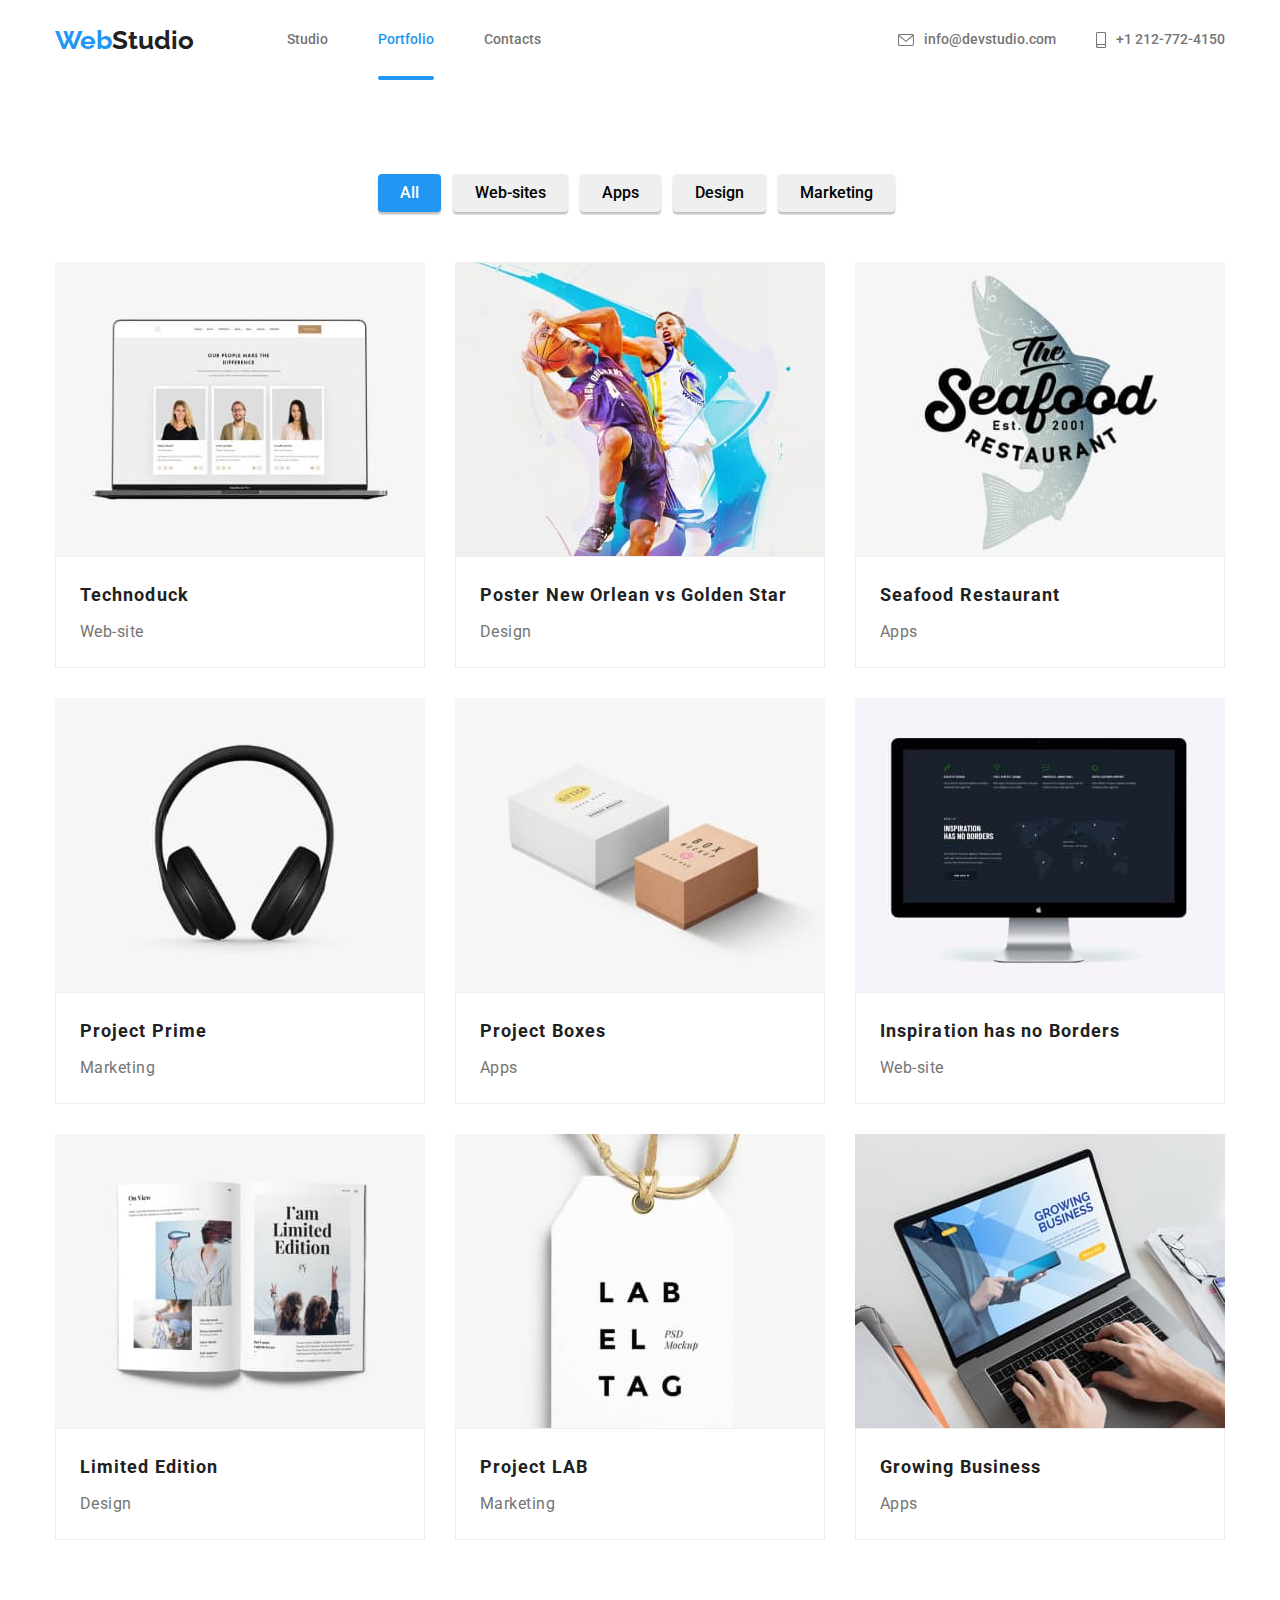
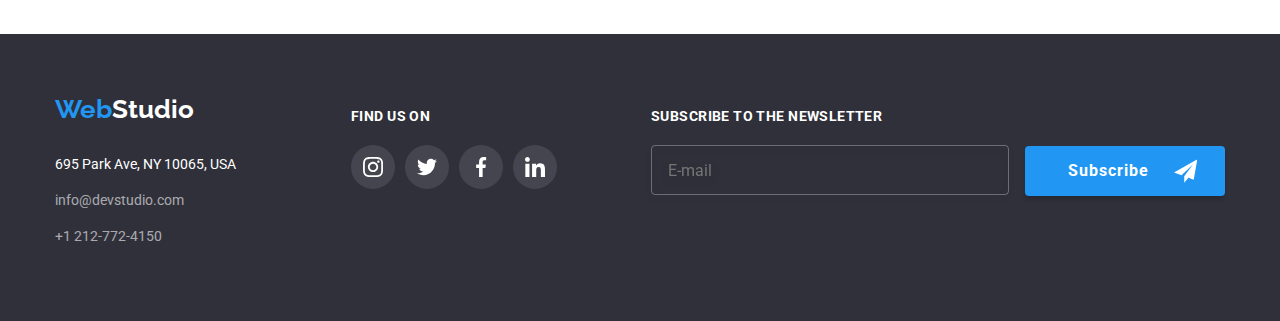
==== commit 00f4fab3: "adativ" ====
--- a/Portfolio.html
+++ b/Portfolio.html
@@ -57,7 +57,7 @@
             </button>
         </div>
 
-        <div class="mob-menu is-hidden">
+        <!-- <div class="mob-menu is-hidden">
             <div class="conteiner">
                 <div class="mob-menu-top">
                     <button type="button" class="menu-close-btn ">
@@ -92,7 +92,7 @@
                     </ul>
                 </div>
             </div>
-        </div>
+        </div> -->
 
     </header>
     <main>
@@ -107,73 +107,7 @@
                     <button type="button" class="filtr__btn">Marketing</button>
                 </div>
 
-                <!-- <ul class="box list">
-                    <li class="project"> <img src="./img/Портфолио карт/1 ноут.jpg" class="project-cart" alt="ноутбук"
-                            width="370" height="294">
-                        <div class="box-wrap">
-                            <h2 class="project-title">Technoduck</h2>
-                            <p class="project-text">Web-site</p>
-                        </div>
-                    </li>
-                    <li class="project"> <img src="./img/Портфолио карт/2 баскет.jpg" class="project-cart" alt="баскет"
-                            width="370" height="294">
-                        <div class="box-wrap">
-                            <h2 class="project-title">Poster New Orlean vs Golden Star</h2>
-                            <p class="project-text">Design</p>
-                        </div>
-                    </li>
-                    <li class="project"><img src="./img/Портфолио карт/3 ресторан.jpg" class="project-cart"
-                            alt="ресторан" width="370" height="294">
-                        <div class="box-wrap">
-                            <h2 class="project-title">Seafood Restaurant</h2>
-                            <p class="project-text">Apps</p>
-                        </div>
-                    </li>
-                    <li class="project"><img src="./img/Портфолио карт/4 наушники.jpg" class="project-cart"
-                            alt="наушники" width="370" height="294">
-                        <div class="box-wrap">
-                            <h2 class="project-title">Project Prime</h2>
-                            <p class="project-text">Marketing</p>
-                        </div>
-                    </li>
-                    <li class="project">
-                        <img src="./img/Портфолио карт/5 бокс.jpg" class="project-cart" alt="боксы" width="370"
-                            height="294">
-                        <div class="box-wrap">
-                            <h2 class="project-title">Project Boxes</h2>
-                            <p class="project-text">Apps</p>
-                        </div>
-                    </li>
-                    <li class="project"><img src="./img/Портфолио карт/6 монитор.jpg" class="project-cart" alt="монитор"
-                            width="370" height="294">
-                        <div class="box-wrap">
-                            <h2 class="project-title">Inspiration has no Borders</h2>
-                            <p class="project-text">Web-site</p>
-                        </div>
-                    </li>
-                    <li class="project"><img src="./img/Портфолио карт/7 книга.jpg" class="project-cart" alt="книга"
-                            width="370" height="294">
-                        <div class="box-wrap">
-                            <h2 class="project-title">Limited Edition</h2>
-                            <p class="project-text">Design</p>
-                        </div>
-                    </li>
-                    <li class="project">
-                        <img src="./img/Портфолио карт/8 этикетка.jpg" class="project-cart" alt="этикетка" width="370"
-                            height="294">
-                        <div class="box-wrap">
-                            <h2 class="project-title">Project LAB</h2>
-                            <p class="project-text">Marketing</p>
-                        </div>
-                    </li>
-                    <li class="project"><img src="./img/Портфолио карт/9 клавиатура.jpg" class="project-cart"
-                            alt="клавиатура" width="370" height="294">
-                        <div class="box-wrap">
-                            <h2 class="project-title">Growing Business</h2>
-                            <p class="project-text">Apps</p>
-
-                    </li>
-                </ul> -->
+
                 <ul class="box list">
                     <li class="box__item">
                         <a href="#" class="box__link link">
--- a/css/portfolio.min.css
+++ b/css/portfolio.min.css
@@ -1 +1 @@
-p,h1,h2,h3,h4,h5,h6{margin:0}.list{padding:0;margin:0;list-style:none}.link{text-decoration:none}img{display:block;width:100%}a{display:inline-block}section{outline:2px solid violet}.d-flex{display:-webkit-box;display:-ms-flexbox;display:flex}:root{--primary-text-color: #212121;--secondary-text-color: #757575;--white-text-color: #ffffff;--accent-color: #2196f3;--BGC-basic: #ffffff;--BGC-secondary: #f5f4fa;--BGC-black: #2f303a}body{background:var(--BGC-basic);color:var(--primary-text-color);font-family:Roboto,sans-serif;margin:0}.section-title{font-weight:700;font-size:36px;line-height:1.16;text-align:center;margin-bottom:50px}.btn-accent{background-color:var(--accent-color);color:var(--white-text-color);font-weight:700;font-size:16px;line-height:1.88;font-family:inherit;cursor:pointer;-webkit-box-align:center;-ms-flex-align:center;align-items:center;text-align:center;-webkit-box-shadow:0px 4px 4px rgba(0,0,0,.15);box-shadow:0px 4px 4px rgba(0,0,0,.15);border-radius:4px;padding:10px 20px;margin:auto;border-style:none}.conteiner{width:100%;margin-left:auto;margin-right:auto;padding-left:15px;padding-right:15px;outline:2px solid tomato}@media screen and (min-width: 480px){.conteiner{width:480px}}@media screen and (min-width: 768px){.conteiner{width:768px}}@media screen and (min-width: 1200px){.conteiner{width:1200px}}.visually-hidden{position:absolute;white-space:nowrap;width:1px;height:1px;overflow:hidden;border:0;padding:0;clip:rect(0 0 0 0);-webkit-clip-path:inset(50%);clip-path:inset(50%);margin:-1px}.nav-list .link.current{position:relative;color:var(--accent-color)}.nav-list .link.current::after{position:absolute;content:" ";width:100%;height:4px;background:var(--accent-color);border-radius:2px;bottom:0;left:0}.header-flex{display:-webkit-box;display:-ms-flexbox;display:flex;-webkit-box-align:center;-ms-flex-align:center;align-items:center}.nav{display:-webkit-box;display:-ms-flexbox;display:flex}.logo{display:-webkit-box;display:-ms-flexbox;display:flex;color:var(--primary-text-color);font-family:Raleway,sans-serif;font-weight:700;font-size:26px;line-height:1.19;text-decoration:none;margin-right:93px;-webkit-transition:color 250ms cubic-bezier(0.4, 0, 0.2, 1);transition:color 250ms cubic-bezier(0.4, 0, 0.2, 1)}.logo:hover,.logo:focus{color:var(--accent-color)}.nav>.logo{padding-top:24px;padding-bottom:25px}.nav-logo{color:var(--accent-color)}.nav-logo:hover,.nav-logo:focus{color:var(--accent-color)}@media screen and (max-width: 767px){.nav-list{display:none}}@media screen and (min-width: 768px){.nav-list{display:-webkit-box;display:-ms-flexbox;display:flex}}.nav-list__item+.nav-list__item{margin-left:50px}.nav-list__link{display:block;color:var(--secondary-text-color);font-weight:500;font-size:14px;line-height:1.14;padding:32px 0;-webkit-transition:color 250ms cubic-bezier(0.4, 0, 0.2, 1);transition:color 250ms cubic-bezier(0.4, 0, 0.2, 1)}.nav-list__link:hover,.nav-list__link:focus{color:var(--accent-color)}.contacts-list{margin-left:auto;-webkit-box-align:center;-ms-flex-align:center;align-items:center}@media screen and (max-width: 767px){.contacts-list{display:none}}@media screen and (min-width: 768px){.contacts-list{display:block}}@media screen and (min-width: 1200px){.contacts-list{display:-webkit-box;display:-ms-flexbox;display:flex}}.contacts-list__link{display:-webkit-box;display:-ms-flexbox;display:flex;-webkit-box-align:center;-ms-flex-align:center;align-items:center;color:var(--secondary-text-color);font-weight:500;font-size:14px;line-height:1.14px;-webkit-transition:color 250ms cubic-bezier(0.4, 0, 0.2, 1);transition:color 250ms cubic-bezier(0.4, 0, 0.2, 1)}@media screen and (min-width: 768px){.contacts-list__link{padding:10px 0}}@media screen and (min-width: 1200px){.contacts-list__link{padding:32px 0}}.contacts-list__link:hover,.contacts-list__link:focus{color:var(--accent-color);fill:var(--accent-color)}.contacts-list__item{display:-webkit-box;display:-ms-flexbox;display:flex;-webkit-box-align:center;-ms-flex-align:center;align-items:center;margin-left:40px}.contacts-list__icon{fill:currentColor;margin-right:10px}.contacts-list__item+.contacts-list__item{margin-left:40px}.menu-open-btn,.menu-close-btn{display:block;margin:0;margin-left:auto;padding:0;background-color:rgba(0,0,0,0);border:none}.menu-open-btn:hover,.menu-open-btn:focus,.menu-close-btn:hover,.menu-close-btn:focus{fill:var(--accent-color)}@media screen and (min-width: 768px){.menu-open-btn{display:none}}.menu-close-btn{position:absolute;top:10px;right:15px}.mob-menu{position:fixed;top:0;background-color:#fff;height:100vh;width:100vw;padding:48px 0}.mob-menu .conteiner{display:-webkit-box;display:-ms-flexbox;display:flex;-webkit-box-orient:vertical;-webkit-box-direction:normal;-ms-flex-direction:column;flex-direction:column;height:100%;-webkit-box-pack:justify;-ms-flex-pack:justify;justify-content:space-between;overflow:auto}.mob-menu-list__item:not(:last-child){margin-bottom:32px}.mob-menu-list__link{font-weight:500;font-size:40px;line-height:1.18;letter-spacing:.02em;-webkit-transition:color 250ms cubic-bezier(0.4, 0, 0.2, 1);transition:color 250ms cubic-bezier(0.4, 0, 0.2, 1);color:#212121}.mob-menu-list__link:hover,.mob-menu-list__link:focus{color:var(--accent-color)}.mob-contacts-list{margin-bottom:64px}.mob-contacts-list__item:not(:last-child){margin-bottom:32px}.mob-contacts-list__link-mail{font-weight:500;font-size:24px;line-height:1.17;letter-spacing:.02em;color:var(--secondary-text-color);-webkit-transition:color 250ms cubic-bezier(0.4, 0, 0.2, 1);transition:color 250ms cubic-bezier(0.4, 0, 0.2, 1)}.mob-contacts-list__link-mail:hover,.mob-contacts-list__link-mail:focus{color:var(--accent-color)}.mob-contacts-list__link-tel{font-weight:500;font-size:34px;line-height:1.18;letter-spacing:.02em;color:#2196f3;-webkit-transition:color 250ms cubic-bezier(0.4, 0, 0.2, 1);transition:color 250ms cubic-bezier(0.4, 0, 0.2, 1)}.mob-contacts-list__link-tel:hover,.mob-contacts-list__link-tel:focus{color:var(--accent-color)}.mob-soc-list{display:-webkit-box;display:-ms-flexbox;display:flex}.mob-soc-list__item:not(:last-child){margin-right:10px}.mob-soc-list__item:not(:last-child)::after{content:" ";width:22px;height:0px;border:1px solid rgba(33,33,33,.2);margin-left:10px}.mob-soc-list__link{font-weight:500;font-size:18px;line-height:1.22;letter-spacing:.02em;color:var(--secondary-text-color);-webkit-transition:color 250ms cubic-bezier(0.4, 0, 0.2, 1);transition:color 250ms cubic-bezier(0.4, 0, 0.2, 1)}.mob-soc-list__link:hover,.mob-soc-list__link:focus{color:var(--accent-color)}.no-scroll{overflow:hidden}.filtr{margin-bottom:50px;text-align:center}@media screen and (max-width: 767px){.filtr{margin-bottom:40px}}.filtr__btn{font-weight:500;font-size:16px;line-height:1.62;text-align:center;cursor:pointer;font-family:inherit;margin-right:8px;border-style:none;padding:6px 22px;-webkit-box-shadow:0px 3px 1px rgba(0,0,0,.1),0px 1px 2px rgba(0,0,0,.08),0px 2px 2px rgba(0,0,0,.12);box-shadow:0px 3px 1px rgba(0,0,0,.1),0px 1px 2px rgba(0,0,0,.08),0px 2px 2px rgba(0,0,0,.12);border-radius:4px;-webkit-transition:color 250ms cubic-bezier(0.4, 0, 0.2, 1),background-color 250ms cubic-bezier(0.4, 0, 0.2, 1);transition:color 250ms cubic-bezier(0.4, 0, 0.2, 1),background-color 250ms cubic-bezier(0.4, 0, 0.2, 1)}.filtr__btn:hover,.filtr__btn:focus{background-color:var(--accent-color);color:var(--white-text-color)}@media screen and (max-width: 767px){.filtr__btn:not(:last-child){margin-bottom:15px}}.filtr__btn--accent{background-color:var(--accent-color);color:var(--white-text-color)}.projects{padding:60px 0}@media screen and (min-width: 1200px){.projects{padding:94px 0}}.box{display:-webkit-box;display:-ms-flexbox;display:flex;-webkit-box-pack:center;-ms-flex-pack:center;justify-content:center;-webkit-box-align:center;-ms-flex-align:center;align-items:center;-ms-flex-wrap:wrap;flex-wrap:wrap;margin-left:-30px;margin-bottom:-30px}.box__item{margin-left:30px;margin-bottom:30px}@media screen and (min-width: 768px){.box__item{width:calc(50% - 30px)}}@media screen and (min-width: 1200px){.box__item{width:calc(33.3333333333% - 30px)}}.box__link{-webkit-transition:-webkit-box-shadow 250ms cubic-bezier(0.4, 0, 0.2, 1);transition:-webkit-box-shadow 250ms cubic-bezier(0.4, 0, 0.2, 1);transition:box-shadow 250ms cubic-bezier(0.4, 0, 0.2, 1);transition:box-shadow 250ms cubic-bezier(0.4, 0, 0.2, 1), -webkit-box-shadow 250ms cubic-bezier(0.4, 0, 0.2, 1)}.box__link:hover,.box__link:focus{-webkit-box-shadow:0px 1px 1px rgba(0,0,0,.12),0px 4px 4px rgba(0,0,0,.06),1px 4px 6px rgba(0,0,0,.16);box-shadow:0px 1px 1px rgba(0,0,0,.12),0px 4px 4px rgba(0,0,0,.06),1px 4px 6px rgba(0,0,0,.16)}.box-cover{position:relative;overflow:hidden}.box-cover__text{position:absolute;top:0;left:0;height:100%;width:100%;font-family:"Roboto";font-style:normal;font-weight:400;font-size:18px;line-height:1.56;letter-spacing:.03em;background-color:rgba(33,150,243,.9);color:var(--white-text-color);padding:63px 24px;-webkit-transform:translateY(100%);transform:translateY(100%);-webkit-transition:-webkit-transform 250ms cubic-bezier(0.4, 0, 0.2, 1);transition:-webkit-transform 250ms cubic-bezier(0.4, 0, 0.2, 1);transition:transform 250ms cubic-bezier(0.4, 0, 0.2, 1);transition:transform 250ms cubic-bezier(0.4, 0, 0.2, 1), -webkit-transform 250ms cubic-bezier(0.4, 0, 0.2, 1)}.box__item:hover .box-cover__text{-webkit-transform:translateY(0);transform:translateY(0)}.box-wraper{padding:20px 24px;border:1px solid #eee}.box-wraper__title{font-weight:700;font-size:18px;line-height:2;letter-spacing:.06em;color:var(--primary-text-color);margin-bottom:4px}.box-wraper__text{font-weight:400;font-size:16px;line-height:1.88;letter-spacing:.03em;color:var(--secondary-text-color)}.footer{background-color:var(--BGC-black);color:var(--white-text-color);padding:60px 0 60px 0}.footer-flex{display:-webkit-box;display:-ms-flexbox;display:flex}.footer-contacts{-webkit-box-flex:1;-ms-flex-positive:1;flex-grow:1}.footer-logo{display:-webkit-box;display:-ms-flexbox;display:flex;color:var(--white-text-color);font-family:Raleway,sans-serif;font-weight:700;font-size:26px;line-height:1.19;text-decoration:none;-webkit-transition:color 250ms cubic-bezier(0.4, 0, 0.2, 1);transition:color 250ms cubic-bezier(0.4, 0, 0.2, 1)}.footer-logo:hover,.footer-logo:focus{color:var(--accent-color)}.footer-logo__web{display:inline-block;color:var(--accent-color);margin-bottom:28px}.footer-list__item{margin-bottom:12px}.footer-list__link{color:rgba(255,255,255,.6);font-weight:400;font-size:14px;line-height:1.71}.footer-list__link--hover{color:var(--white-text-color);-webkit-transition:color 250ms cubic-bezier(0.4, 0, 0.2, 1);transition:color 250ms cubic-bezier(0.4, 0, 0.2, 1)}.footer-list__link--hover:hover,.footer-list__link--hover:focus{color:var(--accent-color)}.social-foot{-webkit-box-orient:vertical;-webkit-box-direction:normal;-ms-flex-direction:column;flex-direction:column;margin-left:70px}.footer-title{font-weight:700;font-size:14px;line-height:1.14;letter-spacing:.03em;text-transform:uppercase;color:var(--white-text-color);margin-bottom:20px;margin-top:15px}.soc-foot-list{display:-webkit-box;display:-ms-flexbox;display:flex}.soc-foot-list__item+.soc-foot-list__item{margin-left:10px}.soc-foot-list__link{width:44px;height:44px;border-radius:50%;display:-webkit-box;display:-ms-flexbox;display:flex;-webkit-box-pack:center;-ms-flex-pack:center;justify-content:center;-webkit-box-align:center;-ms-flex-align:center;align-items:center;color:var(--white-text-color);background-color:rgba(255,255,255,.1);-webkit-transition:background-color 250ms cubic-bezier(0.4, 0, 0.2, 1);transition:background-color 250ms cubic-bezier(0.4, 0, 0.2, 1)}.soc-foot-list__link:hover,.soc-foot-list__link:focus{background-color:var(--accent-color)}.soc-foot-list__icon{fill:currentColor}.footer-form{display:-webkit-box;display:-ms-flexbox;display:flex;margin-left:93px}.footer-form__title{display:block;font-weight:700;font-size:14px;line-height:1.14;letter-spacing:.03em;text-transform:uppercase;color:#fff;margin-top:15px;margin-bottom:20px}.footer-form__input{border:1px solid rgba(255,255,255,.3);-webkit-filter:drop-shadow(0px 4px 4px rgba(0, 0, 0, 0.15));filter:drop-shadow(0px 4px 4px rgba(0, 0, 0, 0.15));border-radius:4px;background-color:rgba(0,0,0,0);width:358px;height:50px;margin-right:12px;padding:15px 16px}.footer-form__btn{display:-webkit-inline-box;display:-ms-inline-flexbox;display:inline-flex;-webkit-box-align:center;-ms-flex-align:center;align-items:center;padding:10px 28px 10px 43px;width:200px;height:50px;font-weight:700;font-size:16px;line-height:1.88;letter-spacing:.06em;margin-top:px;color:#fff}.footer-form__btn:hover,.footer-form__btn:focus{background-color:rgba(33,150,243,.9)}.footer-form__icon{margin-left:25px}/*# sourceMappingURL=portfolio.min.css.map */+p,h1,h2,h3,h4,h5,h6{margin:0}.list{padding:0;margin:0;list-style:none}.link{text-decoration:none}img{display:block;width:100%}a{display:inline-block}.d-flex{display:-webkit-box;display:-ms-flexbox;display:flex}:root{--primary-text-color: #212121;--secondary-text-color: #757575;--white-text-color: #ffffff;--accent-color: #2196f3;--BGC-basic: #ffffff;--BGC-secondary: #f5f4fa;--BGC-black: #2f303a}body{background:var(--BGC-basic);color:var(--primary-text-color);font-family:Roboto,sans-serif;margin:0}.section-title{font-weight:700;font-size:36px;line-height:1.16;text-align:center;margin-bottom:50px}.btn-accent{background-color:var(--accent-color);color:var(--white-text-color);font-weight:700;font-size:16px;line-height:1.88;font-family:inherit;cursor:pointer;-webkit-box-align:center;-ms-flex-align:center;align-items:center;text-align:center;-webkit-box-shadow:0px 4px 4px rgba(0,0,0,.15);box-shadow:0px 4px 4px rgba(0,0,0,.15);border-radius:4px;padding:10px 20px;margin:auto;border-style:none}.conteiner{width:100%;margin-left:auto;margin-right:auto;padding-left:15px;padding-right:15px}@media screen and (min-width: 480px){.conteiner{width:480px}}@media screen and (min-width: 768px){.conteiner{width:768px}}@media screen and (min-width: 1200px){.conteiner{width:1200px}}.visually-hidden{position:absolute;white-space:nowrap;width:1px;height:1px;overflow:hidden;border:0;padding:0;clip:rect(0 0 0 0);-webkit-clip-path:inset(50%);clip-path:inset(50%);margin:-1px}.nav-list .link.current{position:relative;color:var(--accent-color)}.nav-list .link.current::after{position:absolute;content:" ";width:100%;height:4px;background:var(--accent-color);border-radius:2px;bottom:0;left:0}.header-flex{display:-webkit-box;display:-ms-flexbox;display:flex;-webkit-box-align:center;-ms-flex-align:center;align-items:center}.nav{display:-webkit-box;display:-ms-flexbox;display:flex}.logo{display:-webkit-box;display:-ms-flexbox;display:flex;color:var(--primary-text-color);font-family:Raleway,sans-serif;font-weight:700;font-size:26px;line-height:1.19;text-decoration:none;margin-right:93px;-webkit-transition:color 250ms cubic-bezier(0.4, 0, 0.2, 1);transition:color 250ms cubic-bezier(0.4, 0, 0.2, 1)}.logo:hover,.logo:focus{color:var(--accent-color)}.nav>.logo{padding-top:24px;padding-bottom:25px}.nav-logo{color:var(--accent-color)}.nav-logo:hover,.nav-logo:focus{color:var(--accent-color)}@media screen and (max-width: 767px){.nav-list{display:none}}@media screen and (min-width: 768px){.nav-list{display:-webkit-box;display:-ms-flexbox;display:flex}}.nav-list__item+.nav-list__item{margin-left:50px}.nav-list__link{display:block;color:var(--secondary-text-color);font-weight:500;font-size:14px;line-height:1.14;padding:32px 0;-webkit-transition:color 250ms cubic-bezier(0.4, 0, 0.2, 1);transition:color 250ms cubic-bezier(0.4, 0, 0.2, 1)}.nav-list__link:hover,.nav-list__link:focus{color:var(--accent-color)}.contacts-list{margin-left:auto;-webkit-box-align:center;-ms-flex-align:center;align-items:center}@media screen and (max-width: 767px){.contacts-list{display:none}}@media screen and (min-width: 768px){.contacts-list{display:block}}@media screen and (min-width: 1200px){.contacts-list{display:-webkit-box;display:-ms-flexbox;display:flex}}.contacts-list__link{display:-webkit-box;display:-ms-flexbox;display:flex;-webkit-box-align:center;-ms-flex-align:center;align-items:center;color:var(--secondary-text-color);font-weight:500;font-size:14px;line-height:1.14px;-webkit-transition:color 250ms cubic-bezier(0.4, 0, 0.2, 1);transition:color 250ms cubic-bezier(0.4, 0, 0.2, 1)}@media screen and (min-width: 768px){.contacts-list__link{padding:10px 0}}@media screen and (min-width: 1200px){.contacts-list__link{padding:32px 0}}.contacts-list__link:hover,.contacts-list__link:focus{color:var(--accent-color);fill:var(--accent-color)}.contacts-list__item{display:-webkit-box;display:-ms-flexbox;display:flex;-webkit-box-align:center;-ms-flex-align:center;align-items:center;margin-left:40px}.contacts-list__icon{fill:currentColor;margin-right:10px}.contacts-list__item+.contacts-list__item{margin-left:40px}.menu-open-btn,.menu-close-btn{display:block;margin:0;margin-left:auto;padding:0;background-color:rgba(0,0,0,0);border:none}.menu-open-btn:hover,.menu-open-btn:focus,.menu-close-btn:hover,.menu-close-btn:focus{fill:var(--accent-color)}@media screen and (min-width: 768px){.menu-open-btn{display:none}}.menu-close-btn{position:absolute;top:10px;right:15px}.mob-menu{position:fixed;top:0;background-color:#fff;height:100vh;width:100vw;padding:48px 0}.mob-menu .conteiner{display:-webkit-box;display:-ms-flexbox;display:flex;-webkit-box-orient:vertical;-webkit-box-direction:normal;-ms-flex-direction:column;flex-direction:column;height:100%;-webkit-box-pack:justify;-ms-flex-pack:justify;justify-content:space-between;overflow:auto}.mob-menu-list__item:not(:last-child){margin-bottom:32px}.mob-menu-list__link{font-weight:500;font-size:40px;line-height:1.18;letter-spacing:.02em;-webkit-transition:color 250ms cubic-bezier(0.4, 0, 0.2, 1);transition:color 250ms cubic-bezier(0.4, 0, 0.2, 1);color:#212121}.mob-menu-list__link:hover,.mob-menu-list__link:focus{color:var(--accent-color)}.mob-contacts-list{margin-bottom:64px}.mob-contacts-list__item:not(:last-child){margin-bottom:32px}.mob-contacts-list__link-mail{font-weight:500;font-size:24px;line-height:1.17;letter-spacing:.02em;color:var(--secondary-text-color);-webkit-transition:color 250ms cubic-bezier(0.4, 0, 0.2, 1);transition:color 250ms cubic-bezier(0.4, 0, 0.2, 1)}.mob-contacts-list__link-mail:hover,.mob-contacts-list__link-mail:focus{color:var(--accent-color)}.mob-contacts-list__link-tel{font-weight:500;font-size:34px;line-height:1.18;letter-spacing:.02em;color:#2196f3;-webkit-transition:color 250ms cubic-bezier(0.4, 0, 0.2, 1);transition:color 250ms cubic-bezier(0.4, 0, 0.2, 1)}.mob-contacts-list__link-tel:hover,.mob-contacts-list__link-tel:focus{color:var(--accent-color)}.mob-soc-list{display:-webkit-box;display:-ms-flexbox;display:flex}.mob-soc-list__item:not(:last-child){margin-right:10px}.mob-soc-list__item:not(:last-child)::after{content:" ";width:22px;height:0px;border:1px solid rgba(33,33,33,.2);margin-left:10px}.mob-soc-list__link{font-weight:500;font-size:18px;line-height:1.22;letter-spacing:.02em;color:var(--secondary-text-color);-webkit-transition:color 250ms cubic-bezier(0.4, 0, 0.2, 1);transition:color 250ms cubic-bezier(0.4, 0, 0.2, 1)}.mob-soc-list__link:hover,.mob-soc-list__link:focus{color:var(--accent-color)}.no-scroll{overflow:hidden}.filtr{margin-bottom:50px;text-align:center}@media screen and (max-width: 767px){.filtr{margin-bottom:40px}}.filtr__btn{font-weight:500;font-size:16px;line-height:1.62;text-align:center;cursor:pointer;font-family:inherit;margin-right:8px;border-style:none;padding:6px 22px;-webkit-box-shadow:0px 3px 1px rgba(0,0,0,.1),0px 1px 2px rgba(0,0,0,.08),0px 2px 2px rgba(0,0,0,.12);box-shadow:0px 3px 1px rgba(0,0,0,.1),0px 1px 2px rgba(0,0,0,.08),0px 2px 2px rgba(0,0,0,.12);border-radius:4px;-webkit-transition:color 250ms cubic-bezier(0.4, 0, 0.2, 1),background-color 250ms cubic-bezier(0.4, 0, 0.2, 1);transition:color 250ms cubic-bezier(0.4, 0, 0.2, 1),background-color 250ms cubic-bezier(0.4, 0, 0.2, 1)}.filtr__btn:hover,.filtr__btn:focus{background-color:var(--accent-color);color:var(--white-text-color)}@media screen and (max-width: 767px){.filtr__btn:not(:last-child){margin-bottom:15px}}.filtr__btn--accent{background-color:var(--accent-color);color:var(--white-text-color)}.projects{padding:60px 0}@media screen and (min-width: 1200px){.projects{padding:94px 0}}.box{display:-webkit-box;display:-ms-flexbox;display:flex;-webkit-box-pack:center;-ms-flex-pack:center;justify-content:center;-webkit-box-align:center;-ms-flex-align:center;align-items:center;-ms-flex-wrap:wrap;flex-wrap:wrap;margin-left:-30px;margin-bottom:-30px}.box__item{margin-left:30px;margin-bottom:30px}@media screen and (min-width: 768px){.box__item{width:calc(50% - 30px)}}@media screen and (min-width: 1200px){.box__item{width:calc(33.3333333333% - 30px)}}.box__link{-webkit-transition:-webkit-box-shadow 250ms cubic-bezier(0.4, 0, 0.2, 1);transition:-webkit-box-shadow 250ms cubic-bezier(0.4, 0, 0.2, 1);transition:box-shadow 250ms cubic-bezier(0.4, 0, 0.2, 1);transition:box-shadow 250ms cubic-bezier(0.4, 0, 0.2, 1), -webkit-box-shadow 250ms cubic-bezier(0.4, 0, 0.2, 1)}.box__link:hover,.box__link:focus{-webkit-box-shadow:0px 1px 1px rgba(0,0,0,.12),0px 4px 4px rgba(0,0,0,.06),1px 4px 6px rgba(0,0,0,.16);box-shadow:0px 1px 1px rgba(0,0,0,.12),0px 4px 4px rgba(0,0,0,.06),1px 4px 6px rgba(0,0,0,.16)}.box-cover{position:relative;overflow:hidden}.box-cover__text{position:absolute;top:0;left:0;height:100%;width:100%;font-family:"Roboto";font-style:normal;font-weight:400;font-size:18px;line-height:1.56;letter-spacing:.03em;background-color:rgba(33,150,243,.9);color:var(--white-text-color);padding:63px 24px;-webkit-transform:translateY(100%);transform:translateY(100%);-webkit-transition:-webkit-transform 250ms cubic-bezier(0.4, 0, 0.2, 1);transition:-webkit-transform 250ms cubic-bezier(0.4, 0, 0.2, 1);transition:transform 250ms cubic-bezier(0.4, 0, 0.2, 1);transition:transform 250ms cubic-bezier(0.4, 0, 0.2, 1), -webkit-transform 250ms cubic-bezier(0.4, 0, 0.2, 1)}.box__item:hover .box-cover__text{-webkit-transform:translateY(0);transform:translateY(0)}.box-wraper{padding:20px 24px;border:1px solid #eee}.box-wraper__title{font-weight:700;font-size:16px;line-height:2;letter-spacing:.06em;color:var(--primary-text-color);margin-bottom:4px}@media screen and (min-width: 1200px){.box-wraper__title{font-size:18px}}.box-wraper__text{font-weight:400;font-size:16px;line-height:1.88;letter-spacing:.03em;color:var(--secondary-text-color)}.footer{background-color:var(--BGC-black);color:var(--white-text-color);padding:60px 0 60px 0}@media screen and (max-width: 767px){.footer-flex{text-align:center}}@media screen and (min-width: 768px){.footer-flex{width:768px;display:-webkit-box;display:-ms-flexbox;display:flex;-ms-flex-wrap:wrap;flex-wrap:wrap;-ms-flex-pack:distribute;justify-content:space-around}}@media screen and (min-width: 1200px){.footer-flex{width:1200px;display:-webkit-box;display:-ms-flexbox;display:flex}}@media screen and (max-width: 1199px){.footer-contacts{margin-bottom:60px}}@media screen and (min-width: 1200px){.footer-contacts{-webkit-box-flex:1;-ms-flex-positive:1;flex-grow:1;margin-right:70px}}.footer-logo{color:var(--white-text-color);font-family:Raleway,sans-serif;font-weight:700;font-size:26px;line-height:1.19;text-decoration:none;-webkit-transition:color 250ms cubic-bezier(0.4, 0, 0.2, 1);transition:color 250ms cubic-bezier(0.4, 0, 0.2, 1)}@media screen and (min-width: 1200px){.footer-logo{display:-webkit-box;display:-ms-flexbox;display:flex}}.footer-logo:hover,.footer-logo:focus{color:var(--accent-color)}.footer-logo__web{display:inline-block;color:var(--accent-color);margin-bottom:28px}.footer-list__item{margin-bottom:12px}.footer-list__link{color:rgba(255,255,255,.6);font-weight:400;font-size:14px;line-height:1.71}.footer-list__link--hover{color:var(--white-text-color);-webkit-transition:color 250ms cubic-bezier(0.4, 0, 0.2, 1);transition:color 250ms cubic-bezier(0.4, 0, 0.2, 1)}.footer-list__link--hover:hover,.footer-list__link--hover:focus{color:var(--accent-color)}@media screen and (max-width: 767px){.social-foot{text-align:center;margin-bottom:60px}}@media screen and (min-width: 1200px){.social-foot{-webkit-box-orient:vertical;-webkit-box-direction:normal;-ms-flex-direction:column;flex-direction:column;margin-right:94px}}.footer-title{font-weight:700;font-size:14px;line-height:1.14;letter-spacing:.03em;text-transform:uppercase;color:var(--white-text-color);margin-bottom:20px;margin-top:15px}.soc-foot-list{display:-webkit-box;display:-ms-flexbox;display:flex}@media screen and (max-width: 767px){.soc-foot-list{-webkit-box-pack:center;-ms-flex-pack:center;justify-content:center}}.soc-foot-list__item+.soc-foot-list__item{margin-left:10px}.soc-foot-list__link{width:44px;height:44px;border-radius:50%;display:-webkit-box;display:-ms-flexbox;display:flex;-webkit-box-pack:center;-ms-flex-pack:center;justify-content:center;-webkit-box-align:center;-ms-flex-align:center;align-items:center;color:var(--white-text-color);background-color:rgba(255,255,255,.1);-webkit-transition:background-color 250ms cubic-bezier(0.4, 0, 0.2, 1);transition:background-color 250ms cubic-bezier(0.4, 0, 0.2, 1)}.soc-foot-list__link:hover,.soc-foot-list__link:focus{background-color:var(--accent-color)}.soc-foot-list__icon{fill:currentColor}@media screen and (max-width: 1199px){.footer-form{text-align:center}}@media screen and (min-width: 1200px){.footer-form{display:-webkit-box;display:-ms-flexbox;display:flex}}.footer-form__title{display:block;font-weight:700;font-size:14px;line-height:1.14;letter-spacing:.03em;text-transform:uppercase;color:#fff;margin-top:15px;margin-bottom:20px}.footer-form__input{border:1px solid rgba(255,255,255,.3);-webkit-filter:drop-shadow(0px 4px 4px rgba(0, 0, 0, 0.15));filter:drop-shadow(0px 4px 4px rgba(0, 0, 0, 0.15));border-radius:4px;background-color:rgba(0,0,0,0);width:100%;height:50px;margin-right:12px;margin-bottom:20px;padding:15px 16px}@media screen and (min-width: 1200px){.footer-form__input{width:358px;margin-bottom:0}}.footer-form__btn{display:-webkit-inline-box;display:-ms-inline-flexbox;display:inline-flex;-webkit-box-align:center;-ms-flex-align:center;align-items:center;padding:10px 28px 10px 43px;width:200px;height:50px;font-weight:700;font-size:16px;line-height:1.88;letter-spacing:.06em;margin-top:px;color:#fff}.footer-form__btn:hover,.footer-form__btn:focus{background-color:rgba(33,150,243,.9)}.footer-form__icon{margin-left:25px}/*# sourceMappingURL=portfolio.min.css.map */